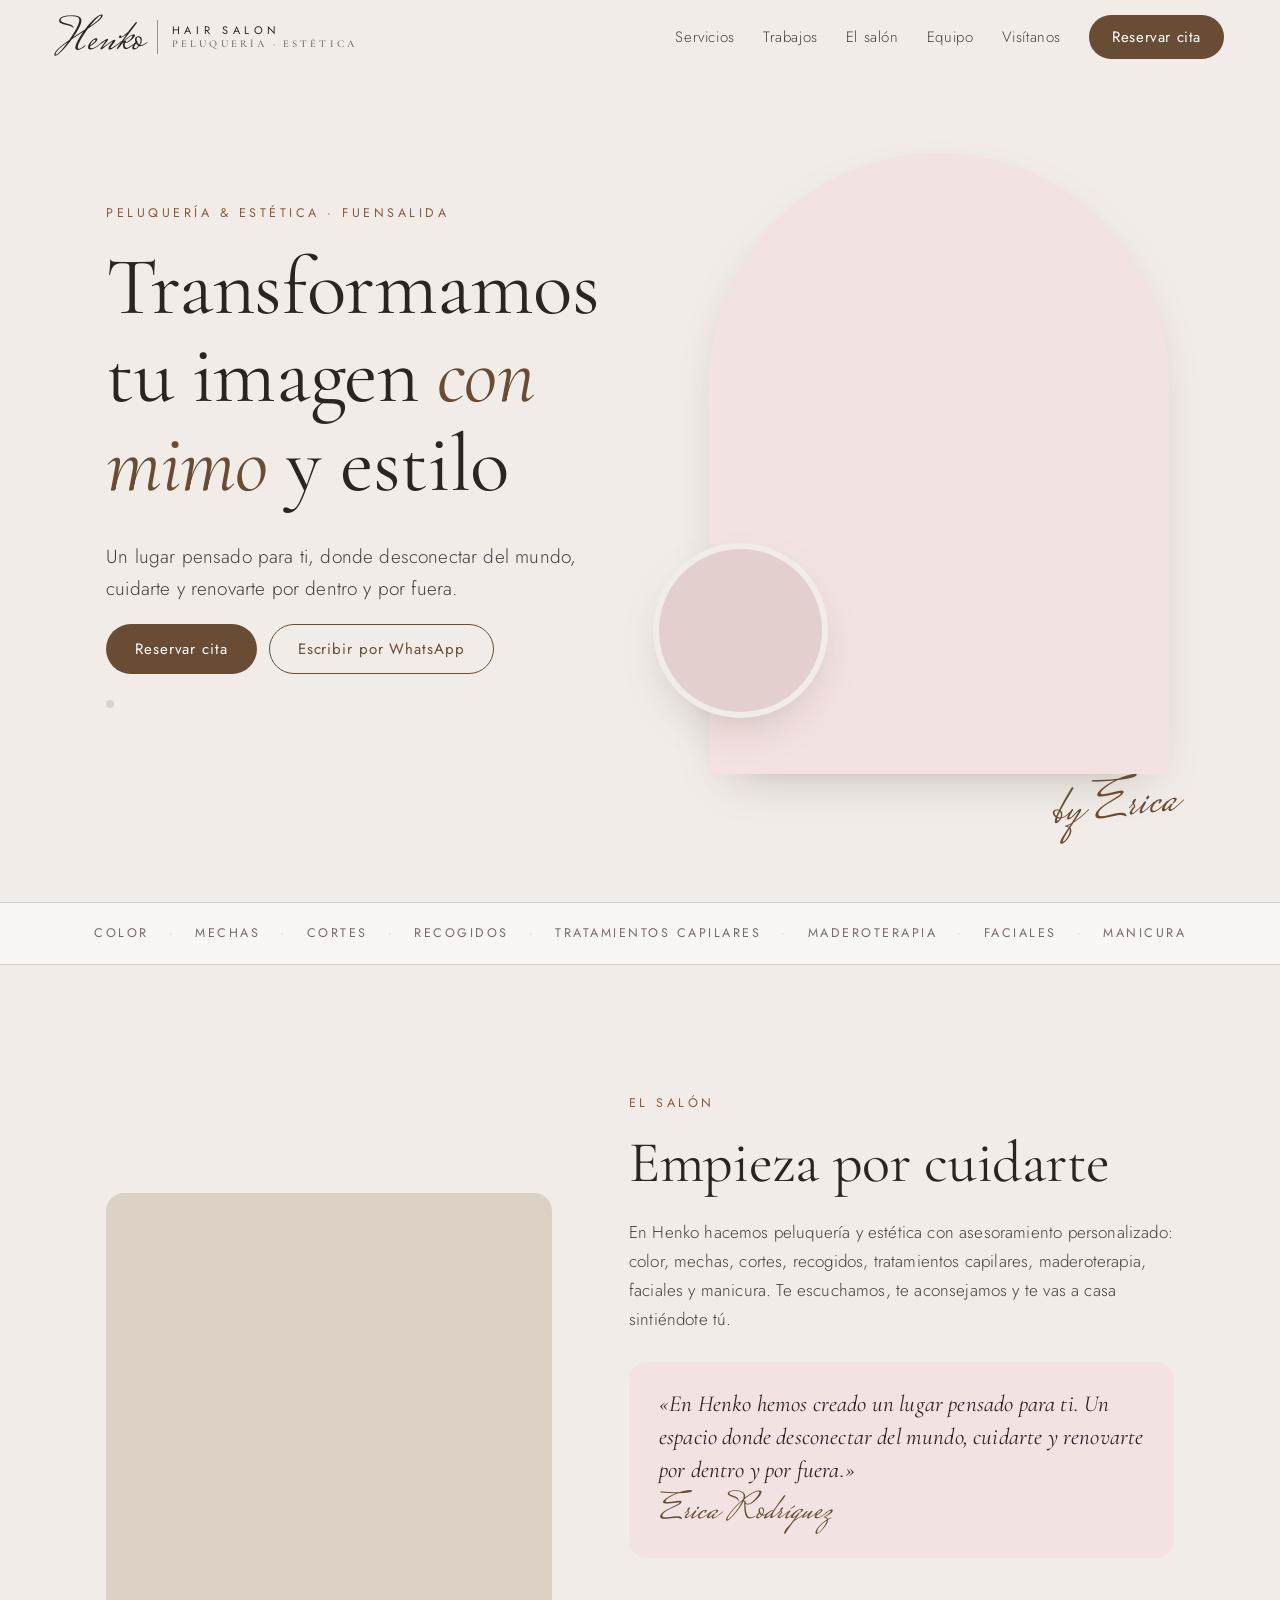
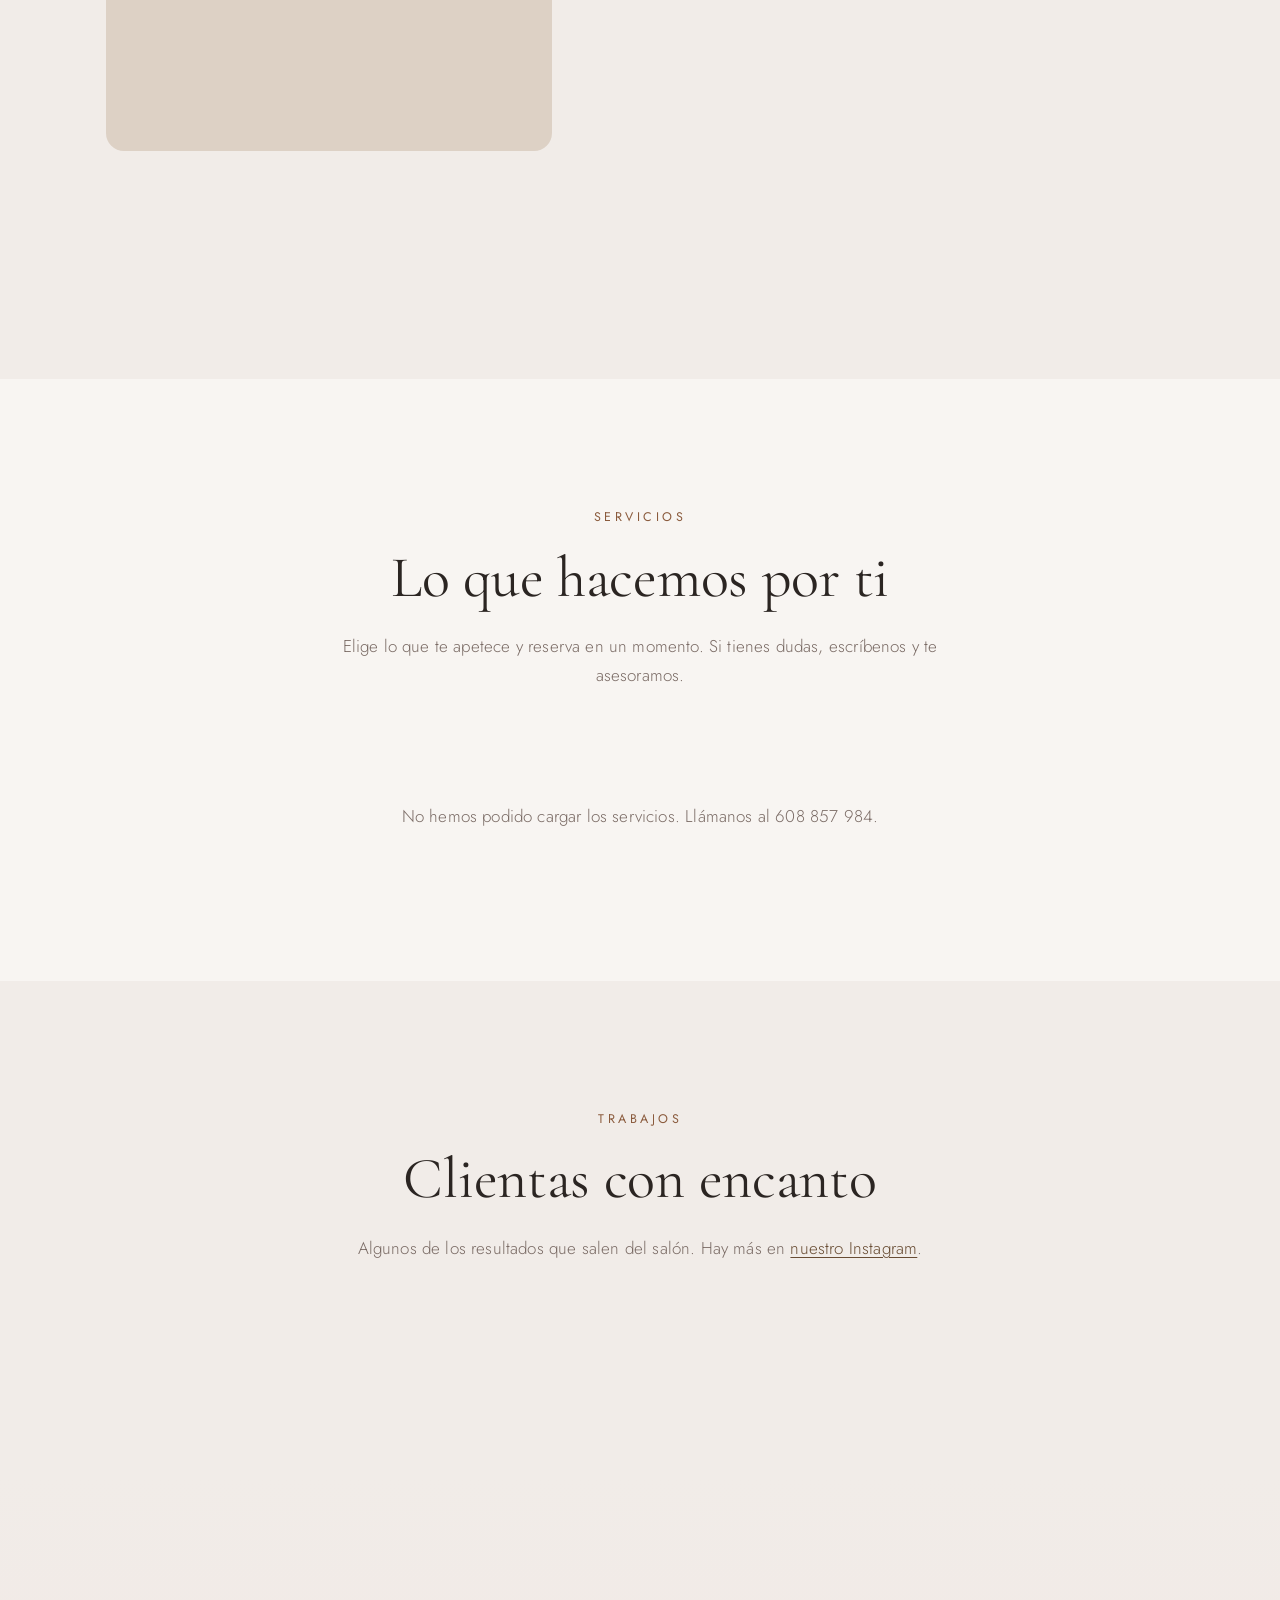
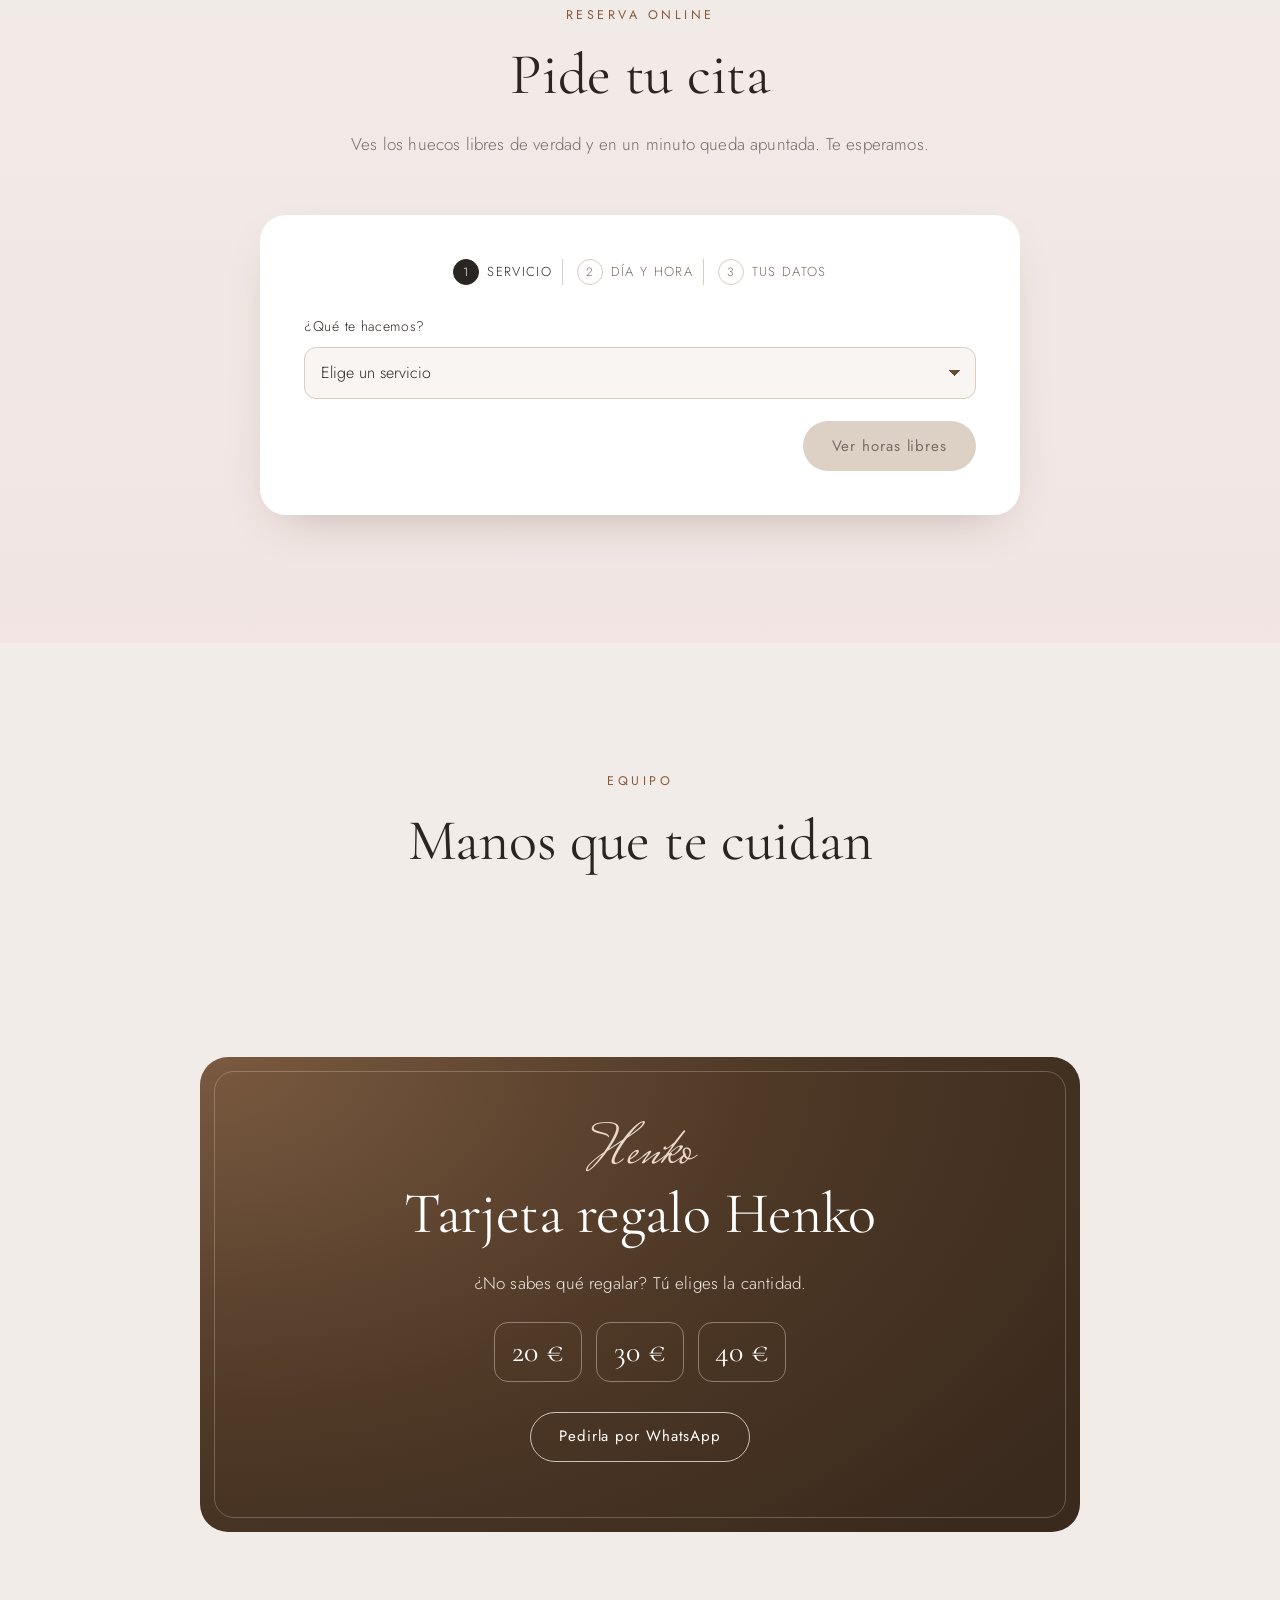
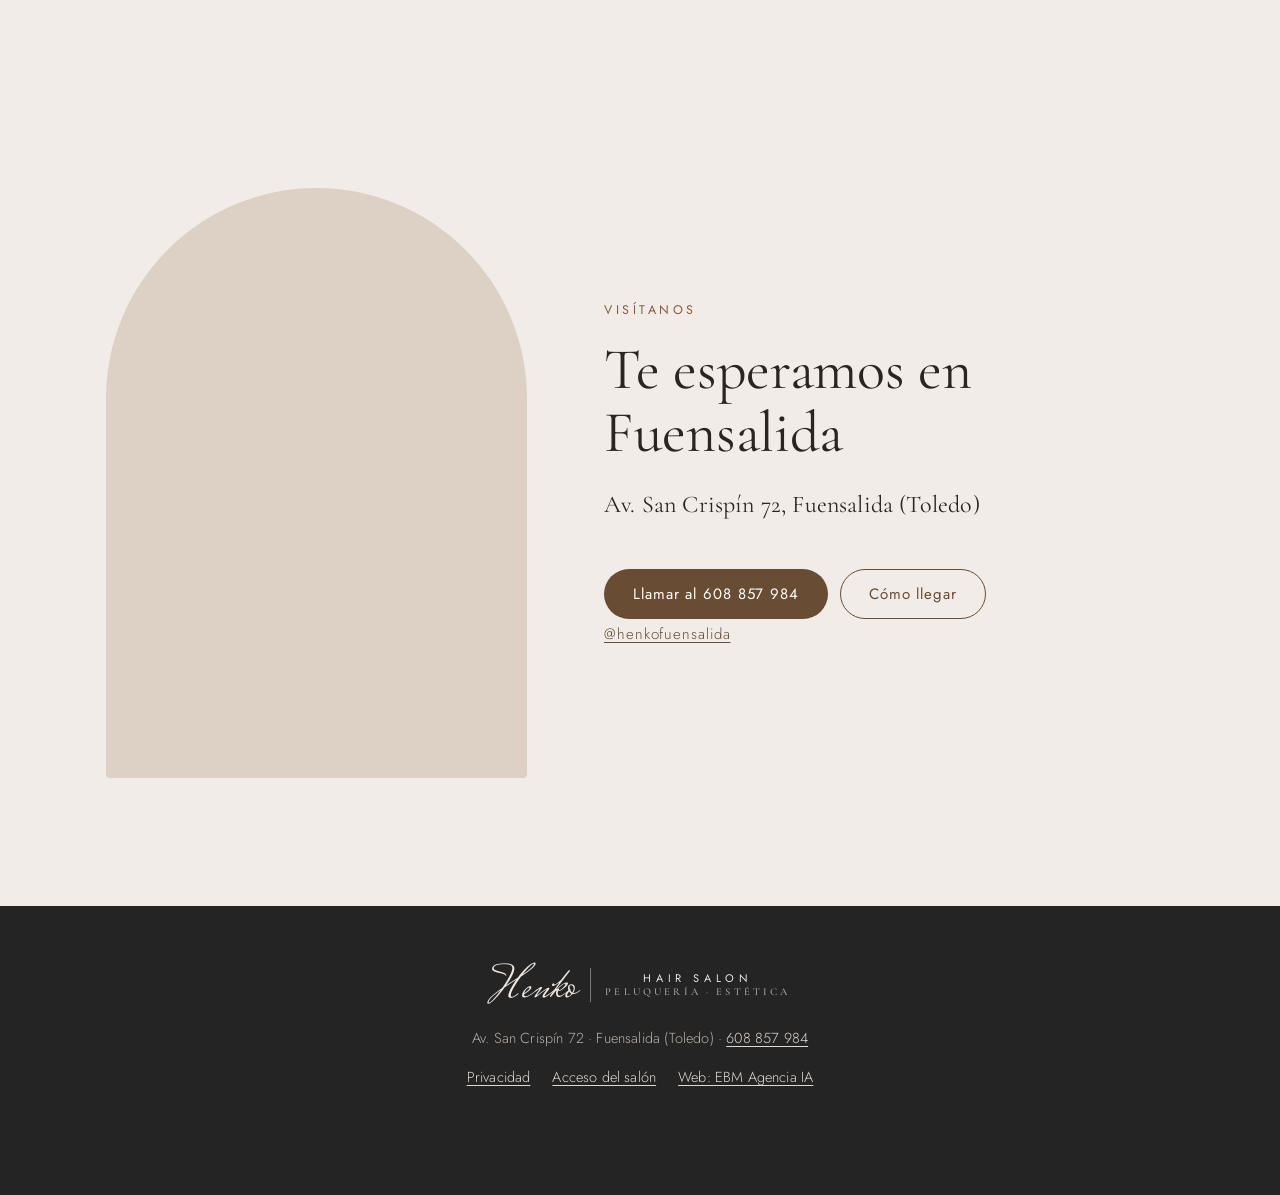
==== index.html @ 859e74ed "Web y panel de Henko Peluquería con reservas online Co-Authored-By: Claude Opus 5.5 <noreply@anthrop" ====
<!doctype html>
<html lang="es">
<head>
  <meta charset="utf-8">
  <meta name="viewport" content="width=device-width, initial-scale=1, viewport-fit=cover">
  <title>Henko · Peluquería y Estética en Fuensalida</title>
  <meta name="description" content="Peluquería y estética en Fuensalida (Toledo): color, mechas, cortes, recogidos, tratamientos capilares, maderoterapia y manicura. Reserva tu cita online.">
  <meta name="theme-color" content="#F1ECE8">
  <meta property="og:title" content="Henko · Peluquería y Estética">
  <meta property="og:description" content="Transformamos tu imagen con mimo y estilo. Reserva tu cita online en Fuensalida.">
  <meta property="og:type" content="website">
  <meta property="og:image" content="https://rhjbpkaesobsbnkvioyh.supabase.co/storage/v1/object/public/site-media/ecca73a0-720d-43d2-80ce-8435cb8b9dcb/local-2.jpg">
  <link rel="icon" href="assets/img/favicon.svg" type="image/svg+xml">
  <link rel="preload" href="assets/fonts/CormorantGaramond-400-latin.woff2" as="font" type="font/woff2" crossorigin>
  <link rel="preload" href="assets/fonts/Jost-300-latin.woff2" as="font" type="font/woff2" crossorigin>
  <link rel="stylesheet" href="assets/css/fonts.css">
  <link rel="stylesheet" href="assets/css/site.css?v=1">
  <script type="application/ld+json">
  {
    "@context": "https://schema.org",
    "@type": "HairSalon",
    "name": "Henko Peluquería & Estética",
    "telephone": "+34 608 857 984",
    "address": { "@type": "PostalAddress", "streetAddress": "Av. San Crispín 72", "addressLocality": "Fuensalida", "addressRegion": "Toledo", "addressCountry": "ES" },
    "openingHours": ["Mo-Fr 09:30-13:30", "Mo-Fr 16:30-19:30", "Sa 09:30-13:30"],
    "sameAs": ["https://www.instagram.com/henkofuensalida/"]
  }
  </script>
</head>
<body>
  <a class="skip" href="#contenido">Saltar al contenido</a>

  <header class="top" id="top">
    <a class="brand" href="#inicio" aria-label="Henko, inicio">
      <span class="brand-sign">Henko</span>
      <span class="brand-rule" aria-hidden="true"></span>
      <span class="brand-words"><span>Hair salon</span><span>Peluquería · Estética</span></span>
    </a>
    <nav class="nav" id="nav" aria-label="Principal">
      <a href="#servicios">Servicios</a>
      <a href="#trabajos">Trabajos</a>
      <a href="#salon">El salón</a>
      <a href="#equipo">Equipo</a>
      <a href="#visitanos">Visítanos</a>
      <a class="btn btn-solid nav-cta" href="#reservar">Reservar cita</a>
    </nav>
    <button class="menu" id="menu" aria-expanded="false" aria-controls="nav"><span></span><span></span><span class="sr">Menú</span></button>
  </header>

  <main id="contenido">
    <!-- Portada -->
    <section class="hero" id="inicio">
      <div class="hero-text">
        <p class="eyebrow">Peluquería &amp; Estética · Fuensalida</p>
        <h1 data-set="hero_title">Transformamos tu imagen <em>con mimo</em> y estilo</h1>
        <p class="lead" data-set="hero_text">Un lugar pensado para ti, donde desconectar del mundo, cuidarte y renovarte por dentro y por fuera.</p>
        <div class="actions">
          <a class="btn btn-solid" href="#reservar">Reservar cita</a>
          <a class="btn btn-line js-wa" href="https://wa.me/34608857984" target="_blank" rel="noopener">Escribir por WhatsApp</a>
        </div>
        <p class="open-now" id="openNow" aria-live="polite"></p>
      </div>
      <div class="hero-art" aria-hidden="true">
        <figure class="arch"><img data-photo="local-2.jpg" alt="" fetchpriority="high"></figure>
        <figure class="bubble"><img data-photo="trabajo-4.jpg" alt=""></figure>
        <span class="signature">by Erica</span>
      </div>
    </section>

    <p class="ribbon" aria-label="Lo que hacemos">
      <span>Color</span><span>Mechas</span><span>Cortes</span><span>Recogidos</span><span>Tratamientos capilares</span><span>Maderoterapia</span><span>Faciales</span><span>Manicura</span>
    </p>

    <!-- Quiénes somos -->
    <section class="about" id="salon">
      <figure class="about-photo"><img data-photo="local-3.jpg" alt="Trabajando en el lavacabezas del salón" loading="lazy"></figure>
      <div class="about-text">
        <p class="eyebrow">El salón</p>
        <h2 data-set="about_title">Empieza por cuidarte</h2>
        <p data-set="about_text">En Henko hacemos peluquería y estética con asesoramiento personalizado: color, mechas, cortes, recogidos, tratamientos capilares, maderoterapia, faciales y manicura. Te escuchamos, te aconsejamos y te vas a casa sintiéndote tú.</p>
        <blockquote>
          <p>«En Henko hemos creado un lugar pensado para ti. Un espacio donde desconectar del mundo, cuidarte y renovarte por dentro y por fuera.»</p>
          <footer><span class="script">Erica Rodríguez</span></footer>
        </blockquote>
        <div class="about-strip">
          <img data-photo="local-5.jpg" alt="Zona de trabajo del salón" loading="lazy">
          <img data-photo="local-4.jpg" alt="Escaparate con productos" loading="lazy">
        </div>
      </div>
    </section>

    <!-- Servicios -->
    <section class="services" id="servicios">
      <header class="section-head">
        <p class="eyebrow">Servicios</p>
        <h2>Lo que hacemos por ti</h2>
        <p>Elige lo que te apetece y reserva en un momento. Si tienes dudas, escríbenos y te asesoramos.</p>
      </header>
      <div class="tabs" id="serviceTabs" role="tablist" aria-label="Tipos de servicio"></div>
      <ul class="service-list" id="serviceList"><li class="loading">Cargando servicios…</li></ul>
    </section>

    <!-- Trabajos -->
    <section class="work" id="trabajos">
      <header class="section-head">
        <p class="eyebrow">Trabajos</p>
        <h2>Clientas con encanto</h2>
        <p>Algunos de los resultados que salen del salón. Hay más en <a class="js-ig" href="https://www.instagram.com/henkofuensalida/" target="_blank" rel="noopener">nuestro Instagram</a>.</p>
      </header>
      <div class="chips" id="workChips"></div>
      <div class="gallery" id="gallery"></div>
      <div class="videos" id="videos" hidden></div>
    </section>

    <!-- Reserva -->
    <section class="booking" id="reservar">
      <header class="section-head">
        <p class="eyebrow">Reserva online</p>
        <h2>Pide tu cita</h2>
        <p>Ves los huecos libres de verdad y en un minuto queda apuntada. Te esperamos.</p>
      </header>
      <div class="book-card" id="book">
        <ol class="book-steps" aria-hidden="true">
          <li data-step="1">Servicio</li><li data-step="2">Día y hora</li><li data-step="3">Tus datos</li>
        </ol>

        <div class="book-pane" data-pane="1">
          <label class="field">
            <span>¿Qué te hacemos?</span>
            <select id="bService"><option value="">Elige un servicio</option></select>
          </label>
          <div class="field" id="bWhoWrap" hidden>
            <span>¿Con quién?</span>
            <div class="who" id="bWho"></div>
          </div>
          <p class="book-note" id="bServiceNote" hidden></p>
          <div class="book-nav"><button class="btn btn-solid" id="bNext1" disabled>Ver horas libres</button></div>
        </div>

        <div class="book-pane" data-pane="2" hidden>
          <p class="book-sum" id="bSum2"></p>
          <div class="days-wrap">
            <button class="days-arrow" id="bPrev" aria-label="Días anteriores">‹</button>
            <div class="days" id="bDays" role="listbox" aria-label="Día"></div>
            <button class="days-arrow" id="bMore" aria-label="Más días">›</button>
          </div>
          <div class="times" id="bTimes" aria-live="polite"></div>
          <div class="book-nav"><button class="btn btn-ghost" data-back="1">Atrás</button><button class="btn btn-solid" id="bNext2" disabled>Continuar</button></div>
        </div>

        <form class="book-pane" data-pane="3" id="bForm" hidden novalidate>
          <p class="book-sum" id="bSum3"></p>
          <div class="grid2">
            <label class="field"><span>Nombre</span><input name="name" autocomplete="name" required maxlength="80"></label>
            <label class="field"><span>Teléfono</span><input name="phone" type="tel" inputmode="tel" autocomplete="tel" required maxlength="20" placeholder="600 000 000"></label>
          </div>
          <label class="field"><span>Correo <small>(si quieres)</small></span><input name="email" type="email" autocomplete="email" maxlength="120"></label>
          <label class="field"><span>¿Algo que debamos saber? <small>(si quieres)</small></span><textarea name="notes" rows="2" maxlength="500" placeholder="Por ejemplo: vengo con el pelo largo, o es para una boda"></textarea></label>
          <label class="hp" aria-hidden="true">Web <input name="website" tabindex="-1" autocomplete="off"></label>
          <label class="check"><input type="checkbox" name="ok" required> <span>He leído la <a href="privacidad.html" target="_blank">política de privacidad</a> y acepto que Henko use mis datos para gestionar la cita.</span></label>
          <p class="book-error" id="bError" role="alert" hidden></p>
          <div class="book-nav"><button type="button" class="btn btn-ghost" data-back="2">Atrás</button><button class="btn btn-solid" id="bSubmit">Confirmar cita</button></div>
        </form>

        <div class="book-pane book-done" data-pane="4" hidden>
          <p class="script big">¡Te esperamos!</p>
          <p class="book-sum" id="bDone"></p>
          <div class="actions">
            <a class="btn btn-solid" id="bIcs" download="cita-henko.ics">Añadir a mi calendario</a>
            <a class="btn btn-line" id="bManage" target="_blank">Ver o anular la cita</a>
          </div>
          <p class="small">Guarda el enlace «Ver o anular la cita» por si te surge algo. Si necesitas cambiarla, escríbenos por WhatsApp.</p>
          <button class="link" id="bAgain">Reservar otra cita</button>
        </div>
      </div>
    </section>

    <!-- Equipo -->
    <section class="team" id="equipo">
      <header class="section-head">
        <p class="eyebrow">Equipo</p>
        <h2>Manos que te cuidan</h2>
      </header>
      <div class="team-grid" id="teamGrid"></div>
    </section>

    <!-- Tarjeta regalo -->
    <section class="gift" id="regalo">
      <div class="gift-card">
        <p class="script">Henko</p>
        <h2 data-set="gift_card.title">Tarjeta regalo Henko</h2>
        <p data-set="gift_card.text">¿No sabes qué regalar? Tú eliges la cantidad.</p>
        <p class="amounts" id="giftAmounts"><span>20 €</span><span>30 €</span><span>40 €</span></p>
        <a class="btn btn-line light js-wa-gift" href="https://wa.me/34608857984" target="_blank" rel="noopener">Pedirla por WhatsApp</a>
      </div>
    </section>

    <!-- Visítanos -->
    <section class="visit" id="visitanos">
      <figure class="visit-photo"><img data-photo="local-1.jpg" alt="Fachada de Peluquería Henko" loading="lazy"></figure>
      <div class="visit-text">
        <p class="eyebrow">Visítanos</p>
        <h2>Te esperamos en Fuensalida</h2>
        <p class="addr" data-set="address">Av. San Crispín 72, Fuensalida (Toledo)</p>
        <table class="hours" id="hours" aria-label="Horario"></table>
        <div class="actions">
          <a class="btn btn-solid js-tel" href="tel:+34608857984">Llamar al 608 857 984</a>
          <a class="btn btn-line js-map" href="https://www.google.com/maps/search/?api=1&query=Av.%20San%20Crisp%C3%ADn%2072%2C%2045510%20Fuensalida%2C%20Toledo" target="_blank" rel="noopener">Cómo llegar</a>
        </div>
        <p class="social"><a class="js-ig" href="https://www.instagram.com/henkofuensalida/" target="_blank" rel="noopener">@henkofuensalida</a></p>
      </div>
    </section>
  </main>

  <footer class="foot">
    <a class="brand light" href="#inicio" aria-label="Henko, inicio">
      <span class="brand-sign">Henko</span>
      <span class="brand-rule" aria-hidden="true"></span>
      <span class="brand-words"><span>Hair salon</span><span>Peluquería · Estética</span></span>
    </a>
    <p>Av. San Crispín 72 · Fuensalida (Toledo) · <a href="tel:+34608857984">608 857 984</a></p>
    <p class="foot-links"><a href="privacidad.html">Privacidad</a><a href="admin.html">Acceso del salón</a><a href="https://ebmagenciaia.es/" target="_blank" rel="noopener">Web: EBM Agencia IA</a></p>
  </footer>

  <div class="lightbox" id="lightbox" hidden>
    <button class="lb-close" aria-label="Cerrar">×</button>
    <button class="lb-prev" aria-label="Anterior">‹</button>
    <figure><img alt=""><figcaption></figcaption></figure>
    <button class="lb-next" aria-label="Siguiente">›</button>
  </div>

  <script src="assets/js/config.js?v=1"></script>
  <script src="assets/js/site.js?v=1" defer></script>
  <script src="https://ebmagenciaia.es/js/chat.js?v=4" data-client="henko-peluqueria" data-title="Henko" data-color="#684C33" data-privacy="privacidad.html" defer></script>
</body>
</html>
---- assets/css/fonts.css ----
/* Fuentes alojadas en la propia web (sin llamadas a Google). */
/* latin-ext */
@font-face {
  font-family: 'Cormorant Garamond';
  font-style: italic;
  font-weight: 400;
  font-display: swap;
  src: url(../fonts/CormorantGaramond-400i-latin-ext.woff2) format('woff2');
  unicode-range: U+0100-02BA, U+02BD-02C5, U+02C7-02CC, U+02CE-02D7, U+02DD-02FF, U+0304, U+0308, U+0329, U+1D00-1DBF, U+1E00-1E9F, U+1EF2-1EFF, U+2020, U+20A0-20AB, U+20AD-20C4, U+2113, U+2C60-2C7F, U+A720-A7FF;
}
/* latin */
@font-face {
  font-family: 'Cormorant Garamond';
  font-style: italic;
  font-weight: 400;
  font-display: swap;
  src: url(../fonts/CormorantGaramond-400i-latin.woff2) format('woff2');
  unicode-range: U+0000-00FF, U+0131, U+0152-0153, U+02BB-02BC, U+02C6, U+02DA, U+02DC, U+0304, U+0308, U+0329, U+2000-206F, U+20AC, U+2122, U+2191, U+2193, U+2212, U+2215, U+FEFF, U+FFFD;
}
/* latin-ext */
@font-face {
  font-family: 'Cormorant Garamond';
  font-style: italic;
  font-weight: 500;
  font-display: swap;
  src: url(../fonts/CormorantGaramond-400i-latin-ext.woff2) format('woff2');
  unicode-range: U+0100-02BA, U+02BD-02C5, U+02C7-02CC, U+02CE-02D7, U+02DD-02FF, U+0304, U+0308, U+0329, U+1D00-1DBF, U+1E00-1E9F, U+1EF2-1EFF, U+2020, U+20A0-20AB, U+20AD-20C4, U+2113, U+2C60-2C7F, U+A720-A7FF;
}
/* latin */
@font-face {
  font-family: 'Cormorant Garamond';
  font-style: italic;
  font-weight: 500;
  font-display: swap;
  src: url(../fonts/CormorantGaramond-400i-latin.woff2) format('woff2');
  unicode-range: U+0000-00FF, U+0131, U+0152-0153, U+02BB-02BC, U+02C6, U+02DA, U+02DC, U+0304, U+0308, U+0329, U+2000-206F, U+20AC, U+2122, U+2191, U+2193, U+2212, U+2215, U+FEFF, U+FFFD;
}
/* latin-ext */
@font-face {
  font-family: 'Cormorant Garamond';
  font-style: normal;
  font-weight: 400;
  font-display: swap;
  src: url(../fonts/CormorantGaramond-400-latin-ext.woff2) format('woff2');
  unicode-range: U+0100-02BA, U+02BD-02C5, U+02C7-02CC, U+02CE-02D7, U+02DD-02FF, U+0304, U+0308, U+0329, U+1D00-1DBF, U+1E00-1E9F, U+1EF2-1EFF, U+2020, U+20A0-20AB, U+20AD-20C4, U+2113, U+2C60-2C7F, U+A720-A7FF;
}
/* latin */
@font-face {
  font-family: 'Cormorant Garamond';
  font-style: normal;
  font-weight: 400;
  font-display: swap;
  src: url(../fonts/CormorantGaramond-400-latin.woff2) format('woff2');
  unicode-range: U+0000-00FF, U+0131, U+0152-0153, U+02BB-02BC, U+02C6, U+02DA, U+02DC, U+0304, U+0308, U+0329, U+2000-206F, U+20AC, U+2122, U+2191, U+2193, U+2212, U+2215, U+FEFF, U+FFFD;
}
/* latin-ext */
@font-face {
  font-family: 'Cormorant Garamond';
  font-style: normal;
  font-weight: 500;
  font-display: swap;
  src: url(../fonts/CormorantGaramond-400-latin-ext.woff2) format('woff2');
  unicode-range: U+0100-02BA, U+02BD-02C5, U+02C7-02CC, U+02CE-02D7, U+02DD-02FF, U+0304, U+0308, U+0329, U+1D00-1DBF, U+1E00-1E9F, U+1EF2-1EFF, U+2020, U+20A0-20AB, U+20AD-20C4, U+2113, U+2C60-2C7F, U+A720-A7FF;
}
/* latin */
@font-face {
  font-family: 'Cormorant Garamond';
  font-style: normal;
  font-weight: 500;
  font-display: swap;
  src: url(../fonts/CormorantGaramond-400-latin.woff2) format('woff2');
  unicode-range: U+0000-00FF, U+0131, U+0152-0153, U+02BB-02BC, U+02C6, U+02DA, U+02DC, U+0304, U+0308, U+0329, U+2000-206F, U+20AC, U+2122, U+2191, U+2193, U+2212, U+2215, U+FEFF, U+FFFD;
}
/* latin-ext */
@font-face {
  font-family: 'Cormorant Garamond';
  font-style: normal;
  font-weight: 600;
  font-display: swap;
  src: url(../fonts/CormorantGaramond-400-latin-ext.woff2) format('woff2');
  unicode-range: U+0100-02BA, U+02BD-02C5, U+02C7-02CC, U+02CE-02D7, U+02DD-02FF, U+0304, U+0308, U+0329, U+1D00-1DBF, U+1E00-1E9F, U+1EF2-1EFF, U+2020, U+20A0-20AB, U+20AD-20C4, U+2113, U+2C60-2C7F, U+A720-A7FF;
}
/* latin */
@font-face {
  font-family: 'Cormorant Garamond';
  font-style: normal;
  font-weight: 600;
  font-display: swap;
  src: url(../fonts/CormorantGaramond-400-latin.woff2) format('woff2');
  unicode-range: U+0000-00FF, U+0131, U+0152-0153, U+02BB-02BC, U+02C6, U+02DA, U+02DC, U+0304, U+0308, U+0329, U+2000-206F, U+20AC, U+2122, U+2191, U+2193, U+2212, U+2215, U+FEFF, U+FFFD;
}
/* latin-ext */
@font-face {
  font-family: 'Jost';
  font-style: normal;
  font-weight: 300;
  font-display: swap;
  src: url(../fonts/Jost-300-latin-ext.woff2) format('woff2');
  unicode-range: U+0100-02BA, U+02BD-02C5, U+02C7-02CC, U+02CE-02D7, U+02DD-02FF, U+0304, U+0308, U+0329, U+1D00-1DBF, U+1E00-1E9F, U+1EF2-1EFF, U+2020, U+20A0-20AB, U+20AD-20C4, U+2113, U+2C60-2C7F, U+A720-A7FF;
}
/* latin */
@font-face {
  font-family: 'Jost';
  font-style: normal;
  font-weight: 300;
  font-display: swap;
  src: url(../fonts/Jost-300-latin.woff2) format('woff2');
  unicode-range: U+0000-00FF, U+0131, U+0152-0153, U+02BB-02BC, U+02C6, U+02DA, U+02DC, U+0304, U+0308, U+0329, U+2000-206F, U+20AC, U+2122, U+2191, U+2193, U+2212, U+2215, U+FEFF, U+FFFD;
}
/* latin-ext */
@font-face {
  font-family: 'Jost';
  font-style: normal;
  font-weight: 400;
  font-display: swap;
  src: url(../fonts/Jost-300-latin-ext.woff2) format('woff2');
  unicode-range: U+0100-02BA, U+02BD-02C5, U+02C7-02CC, U+02CE-02D7, U+02DD-02FF, U+0304, U+0308, U+0329, U+1D00-1DBF, U+1E00-1E9F, U+1EF2-1EFF, U+2020, U+20A0-20AB, U+20AD-20C4, U+2113, U+2C60-2C7F, U+A720-A7FF;
}
/* latin */
@font-face {
  font-family: 'Jost';
  font-style: normal;
  font-weight: 400;
  font-display: swap;
  src: url(../fonts/Jost-300-latin.woff2) format('woff2');
  unicode-range: U+0000-00FF, U+0131, U+0152-0153, U+02BB-02BC, U+02C6, U+02DA, U+02DC, U+0304, U+0308, U+0329, U+2000-206F, U+20AC, U+2122, U+2191, U+2193, U+2212, U+2215, U+FEFF, U+FFFD;
}
/* latin-ext */
@font-face {
  font-family: 'Jost';
  font-style: normal;
  font-weight: 500;
  font-display: swap;
  src: url(../fonts/Jost-300-latin-ext.woff2) format('woff2');
  unicode-range: U+0100-02BA, U+02BD-02C5, U+02C7-02CC, U+02CE-02D7, U+02DD-02FF, U+0304, U+0308, U+0329, U+1D00-1DBF, U+1E00-1E9F, U+1EF2-1EFF, U+2020, U+20A0-20AB, U+20AD-20C4, U+2113, U+2C60-2C7F, U+A720-A7FF;
}
/* latin */
@font-face {
  font-family: 'Jost';
  font-style: normal;
  font-weight: 500;
  font-display: swap;
  src: url(../fonts/Jost-300-latin.woff2) format('woff2');
  unicode-range: U+0000-00FF, U+0131, U+0152-0153, U+02BB-02BC, U+02C6, U+02DA, U+02DC, U+0304, U+0308, U+0329, U+2000-206F, U+20AC, U+2122, U+2191, U+2193, U+2212, U+2215, U+FEFF, U+FFFD;
}
/* latin-ext */
@font-face {
  font-family: 'Mrs Saint Delafield';
  font-style: normal;
  font-weight: 400;
  font-display: swap;
  src: url(../fonts/MrsSaintDelafield-400-latin-ext.woff2) format('woff2');
  unicode-range: U+0100-02BA, U+02BD-02C5, U+02C7-02CC, U+02CE-02D7, U+02DD-02FF, U+0304, U+0308, U+0329, U+1D00-1DBF, U+1E00-1E9F, U+1EF2-1EFF, U+2020, U+20A0-20AB, U+20AD-20C4, U+2113, U+2C60-2C7F, U+A720-A7FF;
}
/* latin */
@font-face {
  font-family: 'Mrs Saint Delafield';
  font-style: normal;
  font-weight: 400;
  font-display: swap;
  src: url(../fonts/MrsSaintDelafield-400-latin.woff2) format('woff2');
  unicode-range: U+0000-00FF, U+0131, U+0152-0153, U+02BB-02BC, U+02C6, U+02DA, U+02DC, U+0304, U+0308, U+0329, U+2000-206F, U+20AC, U+2122, U+2191, U+2193, U+2212, U+2215, U+FEFF, U+FFFD;
}
---- assets/css/site.css ----
/* Henko · Peluquería & Estética
   Paleta sacada de su Instagram: crema, rosa empolvado, marrón café y el carbón del logo. */
:root {
  --cream: #F1ECE8;
  --paper: #F8F5F2;
  --blush: #F2E2E1;
  --blush-deep: #E4CFCF;
  --sand: #DDD1C5;
  --line: #D9CCC0;
  --cafe: #684C33;
  --cafe-deep: #4E3826;
  --caramel: #8A5A3C;
  --ink: #2B2522;
  --text: #4A3E3B;
  --soft: #7A6B65;
  --carbon: #242424;
  --white: #FFFFFF;
  --ok: #4F6B4A;
  --danger: #9A3B2E;

  --serif: 'Cormorant Garamond', 'Times New Roman', serif;
  --sans: 'Jost', 'Helvetica Neue', Arial, sans-serif;
  --script: 'Mrs Saint Delafield', 'Brush Script MT', cursive;

  --wrap: 1180px;
  --gutter: clamp(20px, 5vw, 56px);
  --radius: 18px;
  --shadow: 0 18px 50px -24px rgba(72, 48, 30, .35);
}

*, *::before, *::after { box-sizing: border-box; }
[hidden] { display: none !important; }
html { scroll-behavior: smooth; scroll-padding-top: 84px; -webkit-text-size-adjust: 100%; }
@media (prefers-reduced-motion: reduce) { html { scroll-behavior: auto; } *, *::before, *::after { animation: none !important; transition: none !important; } }
body {
  margin: 0; background: var(--cream); color: var(--text);
  font: 300 17px/1.7 var(--sans); letter-spacing: .01em;
  -webkit-font-smoothing: antialiased;
}
img { display: block; max-width: 100%; }
a { color: var(--cafe); text-underline-offset: 3px; }
a:hover { color: var(--cafe-deep); }
h1, h2, h3 { font-family: var(--serif); font-weight: 400; color: var(--ink); line-height: 1.08; margin: 0 0 .4em; letter-spacing: -.005em; }
h1 { font-size: clamp(44px, 6.4vw, 84px); }
h2 { font-size: clamp(36px, 4.6vw, 58px); }
h3 { font-size: 26px; }
h1 em, h2 em { font-style: italic; color: var(--cafe); }
p { margin: 0 0 1em; }
small { color: var(--soft); font-size: .85em; }
.sr { position: absolute; width: 1px; height: 1px; overflow: hidden; clip: rect(0 0 0 0); }
.skip { position: absolute; left: -999px; top: 8px; background: var(--ink); color: #fff; padding: 8px 14px; border-radius: 8px; z-index: 100; }
.skip:focus { left: 8px; }
.script { font-family: var(--script); font-size: 2.1em; line-height: 1; color: var(--cafe); font-weight: 400; }
.script.big { font-size: 64px; margin: 0 0 8px; }
.eyebrow { font-size: 12.5px; letter-spacing: .28em; text-transform: uppercase; color: var(--caramel); margin: 0 0 18px; font-weight: 400; }

/* Botones */
.btn {
  display: inline-flex; align-items: center; justify-content: center; gap: 8px;
  min-height: 50px; padding: 0 28px; border-radius: 999px; border: 1px solid transparent;
  font: 400 15px/1 var(--sans); letter-spacing: .06em; text-decoration: none; cursor: pointer;
  transition: background .25s, color .25s, border-color .25s, transform .25s;
}
.btn:active { transform: translateY(1px); }
.btn-solid { background: var(--cafe); color: #fff; }
.btn-solid:hover { background: var(--cafe-deep); color: #fff; }
.btn-solid:disabled { background: var(--sand); color: var(--soft); cursor: not-allowed; }
.btn-line { border-color: var(--cafe); color: var(--cafe); background: transparent; }
.btn-line:hover { background: var(--cafe); color: #fff; }
.btn-line.light { border-color: rgba(255,255,255,.7); color: #fff; }
.btn-line.light:hover { background: #fff; color: var(--cafe-deep); }
.btn-ghost { background: transparent; color: var(--soft); padding: 0 18px; }
.btn-ghost:hover { color: var(--ink); }
.link { background: none; border: 0; color: var(--cafe); font: inherit; text-decoration: underline; cursor: pointer; padding: 0; }
.actions { display: flex; flex-wrap: wrap; gap: 12px; margin-top: 8px; }

/* Marca (versión en texto del logo de Henko) */
.brand { display: inline-flex; align-items: center; gap: 14px; text-decoration: none; color: var(--ink); }
.brand-sign { font-family: var(--script); font-size: 46px; line-height: .8; padding-top: 10px; color: var(--ink); }
.brand-rule { width: 1px; height: 34px; background: currentColor; opacity: .45; }
.brand-words { display: grid; gap: 3px; }
.brand-words span:first-child { font: 400 11px/1 var(--sans); letter-spacing: .42em; text-transform: uppercase; }
.brand-words span:last-child { font: 500 10.5px/1 var(--serif); letter-spacing: .3em; text-transform: uppercase; opacity: .7; }
.brand.light, .brand.light .brand-sign { color: #EDE6E1; }

/* Cabecera */
.top {
  position: sticky; top: 0; z-index: 50;
  display: flex; align-items: center; justify-content: space-between; gap: 20px;
  padding: 14px var(--gutter); background: rgba(241, 236, 232, .86);
  backdrop-filter: saturate(1.2) blur(14px); -webkit-backdrop-filter: saturate(1.2) blur(14px);
  border-bottom: 1px solid transparent; transition: border-color .3s, padding .3s;
}
.top.scrolled { border-color: rgba(104, 76, 51, .12); padding-top: 8px; padding-bottom: 8px; }
.nav { display: flex; align-items: center; gap: clamp(14px, 2.2vw, 30px); }
.nav a { color: var(--text); text-decoration: none; font-size: 15px; letter-spacing: .04em; }
.nav a:not(.btn):hover { color: var(--cafe); }
.nav-cta { min-height: 44px; padding: 0 22px; color: #fff !important; }
.menu { display: none; width: 46px; height: 46px; border: 0; background: transparent; position: relative; cursor: pointer; }
.menu span:not(.sr) { position: absolute; left: 12px; right: 12px; height: 1.5px; background: var(--ink); transition: transform .3s, top .3s; }
.menu span:nth-child(1) { top: 18px; } .menu span:nth-child(2) { top: 27px; }
.menu[aria-expanded="true"] span:nth-child(1) { top: 22px; transform: rotate(45deg); }
.menu[aria-expanded="true"] span:nth-child(2) { top: 22px; transform: rotate(-45deg); }

@media (max-width: 900px) {
  .menu { display: block; }
  .brand-sign { font-size: 40px; }
  .top .brand-words span:last-child { display: none; }
  .nav {
    position: fixed; inset: 64px 0 auto 0; flex-direction: column; align-items: stretch; gap: 0;
    background: var(--cream); padding: 10px var(--gutter) 26px; border-bottom: 1px solid var(--line);
    transform: translateY(-12px); opacity: 0; pointer-events: none; transition: opacity .25s, transform .25s;
  }
  .nav.open { transform: none; opacity: 1; pointer-events: auto; }
  .nav a { padding: 14px 0; border-bottom: 1px solid rgba(104,76,51,.1); font-size: 18px; font-family: var(--serif); }
  .nav .nav-cta { margin-top: 16px; border: 0; font-family: var(--sans); font-size: 15px; }
}

/* Secciones */
main > section { padding: clamp(72px, 10vw, 128px) var(--gutter); }
.section-head { max-width: 640px; margin: 0 auto clamp(36px, 5vw, 56px); text-align: center; }
.section-head p:last-child { color: var(--soft); }

/* Portada */
.hero {
  display: grid; grid-template-columns: 1.05fr .95fr; align-items: center; gap: clamp(32px, 6vw, 90px);
  max-width: var(--wrap); margin: 0 auto; padding-top: clamp(40px, 6vw, 80px) !important;
}
.lead { font-size: 19px; max-width: 34em; color: var(--text); }
.open-now { margin-top: 26px; font-size: 14.5px; color: var(--soft); display: flex; align-items: center; gap: 10px; }
.open-now::before { content: ""; width: 8px; height: 8px; border-radius: 50%; background: var(--sand); flex: none; }
.open-now.is-open::before { background: #7FA06F; box-shadow: 0 0 0 4px rgba(127,160,111,.18); }
.hero-art { position: relative; justify-self: center; width: min(100%, 460px); }
.arch { margin: 0; aspect-ratio: 4 / 5.4; border-radius: 999px 999px 22px 22px; overflow: hidden; background: var(--blush); box-shadow: var(--shadow); }
.arch img, .bubble img { width: 100%; height: 100%; object-fit: cover; }
.bubble {
  position: absolute; left: -12%; bottom: 9%; margin: 0; width: 38%; aspect-ratio: 1;
  border-radius: 50%; overflow: hidden; border: 6px solid var(--cream); background: var(--blush-deep);
  box-shadow: var(--shadow);
}
.signature { position: absolute; right: -2%; bottom: -13%; font-family: var(--script); font-size: 54px; color: var(--cafe); transform: rotate(-6deg); }
@media (max-width: 860px) {
  .hero { grid-template-columns: 1fr; text-align: left; }
  .hero-art { order: -1; width: min(82%, 380px); margin: 6px auto 4px; }
  .bubble { left: -8%; }
  .signature { font-size: 44px; right: 2%; bottom: -12%; }
  .hero-art { margin-bottom: 40px !important; }
}

.ribbon {
  margin: 0; padding: 22px var(--gutter); display: flex; flex-wrap: wrap; justify-content: center; gap: 10px 20px;
  border-top: 1px solid var(--line); border-bottom: 1px solid var(--line); background: var(--paper);
  font: 400 12.5px/1.4 var(--sans); letter-spacing: .2em; text-transform: uppercase; color: var(--soft);
}
.ribbon span + span::before { content: "·"; margin-right: 20px; color: var(--sand); }
@media (max-width: 640px) { .ribbon span::before { display: none; } .ribbon { gap: 6px 16px; font-size: 11px; letter-spacing: .16em; } }

/* El salón */
.about { display: grid; grid-template-columns: .9fr 1.1fr; gap: clamp(32px, 6vw, 88px); align-items: center; max-width: var(--wrap); margin: 0 auto; }
.about-photo { margin: 0; aspect-ratio: 4 / 5; overflow: hidden; border-radius: var(--radius); background: var(--sand); }
.about-photo img { width: 100%; height: 100%; object-fit: cover; }
.about blockquote { margin: 28px 0; padding: 26px 30px; background: var(--blush); border-radius: var(--radius); }
.about blockquote p { font: italic 400 23px/1.45 var(--serif); color: var(--ink); margin: 0 0 6px; }
.about blockquote footer .script { font-size: 38px; }
.about-strip { display: grid; grid-template-columns: 1fr 1fr; gap: 14px; }
.about-strip img { width: 100%; aspect-ratio: 1; object-fit: cover; border-radius: 14px; background: var(--sand); }
@media (max-width: 860px) { .about { grid-template-columns: 1fr; } .about-photo { aspect-ratio: 4 / 3.4; } }

/* Servicios */
.services { background: var(--paper); }
.tabs { display: flex; flex-wrap: wrap; justify-content: center; gap: 8px; margin: 0 auto 34px; max-width: 900px; }
.tabs button, .chips button {
  border: 1px solid var(--line); background: transparent; color: var(--text); border-radius: 999px;
  padding: 10px 18px; font: 400 14px/1 var(--sans); letter-spacing: .04em; cursor: pointer; transition: all .2s;
}
.tabs button[aria-selected="true"], .chips button[aria-pressed="true"] { background: var(--ink); color: var(--cream); border-color: var(--ink); }
.service-list { list-style: none; margin: 0 auto; padding: 0; max-width: 860px; }
.service-list li { display: grid; grid-template-columns: 1fr auto; gap: 6px 24px; align-items: baseline; padding: 22px 0; border-bottom: 1px solid var(--line); }
.service-list li.loading { display: block; text-align: center; color: var(--soft); border: 0; }
.service-list h3 { font-size: 27px; margin: 0; }
.service-list .meta { color: var(--soft); font-size: 14px; white-space: nowrap; }
.service-list .desc { grid-column: 1; margin: 0; color: var(--soft); font-size: 15.5px; }
.service-list .go { grid-column: 2; grid-row: 2; justify-self: end; font-size: 14px; letter-spacing: .05em; white-space: nowrap; }
.service-list .price { font: 500 22px/1 var(--serif); color: var(--cafe); }
@media (max-width: 560px) { .service-list li { grid-template-columns: 1fr; } .service-list .go { grid-column: 1; grid-row: auto; justify-self: start; } }

/* Trabajos */
.chips { display: flex; flex-wrap: wrap; justify-content: center; gap: 8px; margin-bottom: 30px; }
.gallery { columns: 3 280px; column-gap: 16px; max-width: var(--wrap); margin: 0 auto; }
.gallery button { all: unset; display: block; margin: 0 0 16px; break-inside: avoid; border-radius: 14px; overflow: hidden; cursor: zoom-in; position: relative; background: var(--sand); }
.gallery img { width: 100%; height: auto; transition: transform .6s ease; }
.gallery button:hover img { transform: scale(1.03); }
.gallery button:focus-visible { outline: 2px solid var(--cafe); outline-offset: 3px; }
.gallery .cap { position: absolute; left: 0; right: 0; bottom: 0; padding: 40px 16px 14px; color: #fff; font: italic 400 19px/1.2 var(--serif); background: linear-gradient(transparent, rgba(30,20,14,.55)); opacity: 0; transition: opacity .3s; }
.gallery button:hover .cap, .gallery button:focus-visible .cap { opacity: 1; }
@media (hover: none) { .gallery .cap { opacity: 1; } }
.videos { display: grid; grid-template-columns: repeat(auto-fit, minmax(280px, 1fr)); gap: 16px; max-width: var(--wrap); margin: 30px auto 0; }
.video { position: relative; aspect-ratio: 16 / 9; border-radius: 14px; overflow: hidden; background: var(--carbon); }
.video button { all: unset; cursor: pointer; position: absolute; inset: 0; display: grid; place-items: center; }
.video img { position: absolute; inset: 0; width: 100%; height: 100%; object-fit: cover; opacity: .85; }
.video .play { position: relative; width: 66px; height: 66px; border-radius: 50%; background: rgba(248,245,242,.92); display: grid; place-items: center; color: var(--cafe); font-size: 22px; }
.video iframe { position: absolute; inset: 0; width: 100%; height: 100%; border: 0; }

.lightbox { position: fixed; inset: 0; z-index: 90; background: rgba(28, 22, 18, .92); display: grid; place-items: center; padding: 20px; }
.lightbox[hidden] { display: none; }
.lightbox figure { margin: 0; max-width: min(92vw, 900px); }
.lightbox img { max-height: 82vh; width: auto; margin: 0 auto; border-radius: 10px; }
.lightbox figcaption { color: #EDE6E1; text-align: center; font: italic 400 22px/1.3 var(--serif); margin-top: 12px; }
.lightbox button { position: absolute; background: none; border: 0; color: #fff; font-size: 44px; line-height: 1; cursor: pointer; padding: 12px; }
.lb-close { top: 10px; right: 14px; } .lb-prev { left: 6px; top: 50%; transform: translateY(-50%); } .lb-next { right: 6px; top: 50%; transform: translateY(-50%); }

/* Reserva */
.booking { background: linear-gradient(180deg, var(--cream), var(--blush) 140%); }
.book-card { max-width: 760px; margin: 0 auto; background: var(--white); border-radius: 26px; padding: clamp(24px, 4vw, 44px); box-shadow: var(--shadow); }
.book-steps { list-style: none; display: flex; justify-content: center; gap: 10px; padding: 0; margin: 0 0 30px; counter-reset: s; }
.book-steps li { counter-increment: s; font-size: 13px; letter-spacing: .1em; text-transform: uppercase; color: var(--soft); display: flex; align-items: center; gap: 8px; }
.book-steps li::before { content: counter(s); display: grid; place-items: center; width: 26px; height: 26px; border-radius: 50%; border: 1px solid var(--line); font-size: 12px; }
.book-steps li.on { color: var(--ink); } .book-steps li.on::before { background: var(--ink); border-color: var(--ink); color: #fff; }
.book-steps li.past::before { background: var(--blush-deep); border-color: var(--blush-deep); color: var(--ink); }
.book-steps li + li { padding-left: 14px; border-left: 1px solid var(--line); }
@media (max-width: 520px) { .book-steps li { font-size: 0; gap: 0; } .book-steps li + li { padding-left: 10px; } }
.field { display: grid; gap: 8px; margin-bottom: 18px; }
.field > span { font-size: 14px; letter-spacing: .05em; color: var(--ink); }
.field input, .field select, .field textarea {
  width: 100%; font: 300 16px/1.4 var(--sans); color: var(--ink); background: var(--paper);
  border: 1px solid var(--line); border-radius: 12px; padding: 14px 16px; appearance: none;
}
.field select { background-image: linear-gradient(45deg, transparent 50%, var(--cafe) 50%), linear-gradient(135deg, var(--cafe) 50%, transparent 50%); background-position: right 20px center, right 14px center; background-size: 6px 6px; background-repeat: no-repeat; padding-right: 40px; }
.field input:focus, .field select:focus, .field textarea:focus { outline: 2px solid rgba(104,76,51,.35); border-color: var(--cafe); }
.grid2 { display: grid; grid-template-columns: 1fr 1fr; gap: 0 16px; }
@media (max-width: 560px) { .grid2 { grid-template-columns: 1fr; } }
.who { display: flex; flex-wrap: wrap; gap: 10px; }
.who button { border: 1px solid var(--line); background: var(--paper); border-radius: 14px; padding: 12px 18px; font: 300 15px/1.2 var(--sans); color: var(--ink); cursor: pointer; text-align: left; }
.who button small { display: block; font-size: 12.5px; margin-top: 2px; }
.who button[aria-pressed="true"] { border-color: var(--cafe); background: var(--blush); box-shadow: inset 0 0 0 1px var(--cafe); }
.book-note { background: var(--blush); border-radius: 12px; padding: 14px 16px; font-size: 15.5px; }
.book-sum { color: var(--soft); font-size: 15.5px; }
.book-sum strong { color: var(--ink); font-weight: 400; }
.book-nav { display: flex; justify-content: space-between; align-items: center; gap: 12px; margin-top: 22px; }
.book-nav .btn-solid:only-child { margin-left: auto; }
.days-wrap { display: grid; grid-template-columns: auto 1fr auto; align-items: center; gap: 6px; margin-bottom: 22px; }
.days-arrow { width: 38px; height: 38px; border-radius: 50%; border: 1px solid var(--line); background: #fff; color: var(--cafe); font-size: 22px; cursor: pointer; }
.days-arrow:disabled { opacity: .35; cursor: default; }
.days { display: grid; grid-auto-flow: column; grid-auto-columns: minmax(64px, 1fr); gap: 8px; overflow-x: auto; scrollbar-width: none; padding: 2px; }
.days::-webkit-scrollbar { display: none; }
.days button { border: 1px solid var(--line); border-radius: 14px; background: var(--paper); padding: 10px 4px; cursor: pointer; text-align: center; color: var(--ink); font: 300 13px/1.25 var(--sans); }
.days button b { display: block; font: 400 24px/1.1 var(--serif); }
.days button:disabled { opacity: .38; cursor: default; }
.days button[aria-selected="true"] { background: var(--ink); color: var(--cream); border-color: var(--ink); }
.times { min-height: 60px; }
.times h4 { font: 400 13px/1 var(--sans); letter-spacing: .14em; text-transform: uppercase; color: var(--soft); margin: 4px 0 10px; }
.times .row { display: grid; grid-template-columns: repeat(auto-fill, minmax(78px, 1fr)); gap: 8px; margin-bottom: 18px; }
.times button { border: 1px solid var(--line); border-radius: 10px; background: #fff; padding: 11px 0; font: 400 15px/1 var(--sans); color: var(--ink); cursor: pointer; }
.times button:hover { border-color: var(--cafe); }
.times button[aria-pressed="true"] { background: var(--cafe); color: #fff; border-color: var(--cafe); }
.times .empty { color: var(--soft); text-align: center; padding: 16px 0; }
.hp { position: absolute; left: -5000px; }
.check { display: flex; gap: 12px; align-items: flex-start; font-size: 14px; color: var(--soft); margin: 4px 0 6px; }
.check input { width: 20px; height: 20px; margin-top: 2px; accent-color: var(--cafe); flex: none; }
.book-error { color: var(--danger); background: #F8E9E6; border-radius: 10px; padding: 12px 14px; font-size: 15px; }
.book-done { text-align: center; }
.book-done .actions { justify-content: center; margin: 18px 0; }
.small { font-size: 14px; color: var(--soft); }
.skeleton { height: 46px; border-radius: 10px; background: linear-gradient(90deg, var(--paper), var(--blush), var(--paper)); background-size: 200% 100%; animation: shimmer 1.4s infinite; }
@keyframes shimmer { to { background-position: -200% 0; } }

/* Equipo */
.team-grid { display: grid; grid-template-columns: repeat(auto-fit, minmax(260px, 340px)); justify-content: center; gap: 24px; }
.member { background: var(--paper); border-radius: var(--radius); padding: 34px 30px; text-align: center; }
.member .face { width: 132px; height: 132px; border-radius: 50%; margin: 0 auto 18px; overflow: hidden; background: var(--blush); display: grid; place-items: center; }
.member .face img { width: 100%; height: 100%; object-fit: cover; }
.member .face span { font-family: var(--script); font-size: 64px; color: var(--cafe); padding-top: 14px; }
.member h3 { margin-bottom: 4px; }
.member .role { font-size: 13px; letter-spacing: .16em; text-transform: uppercase; color: var(--caramel); margin-bottom: 12px; }
.member p { color: var(--soft); font-size: 15.5px; margin: 0; }

/* Tarjeta regalo */
.gift { padding-top: 0 !important; }
.gift-card {
  max-width: 880px; margin: 0 auto; text-align: center; color: #F2EAE4; border-radius: 28px; padding: clamp(40px, 6vw, 70px) var(--gutter);
  background: radial-gradient(120% 140% at 0% 0%, #7A5A40 0%, var(--cafe-deep) 55%, #3A2A1D 100%);
  position: relative; overflow: hidden;
}
.gift-card::after { content: ""; position: absolute; inset: 14px; border: 1px solid rgba(242, 234, 228, .25); border-radius: 20px; pointer-events: none; }
.gift-card .script { color: #EBD9CB; font-size: 56px; margin: 0; }
.gift-card h2 { color: #fff; }
.amounts { display: flex; justify-content: center; gap: 14px; margin: 24px 0 30px; }
.amounts span { min-width: 88px; padding: 14px 10px; border: 1px solid rgba(242,234,228,.4); border-radius: 14px; font: 400 30px/1 var(--serif); color: #fff; }

/* Visítanos */
.visit { display: grid; grid-template-columns: .85fr 1.15fr; gap: clamp(32px, 6vw, 88px); align-items: center; max-width: var(--wrap); margin: 0 auto; }
.visit-photo { margin: 0; border-radius: 999px 999px 18px 18px; overflow: hidden; aspect-ratio: 3 / 4.2; background: var(--sand); }
.visit-photo img { width: 100%; height: 100%; object-fit: cover; }
.addr { font: 400 24px/1.4 var(--serif); color: var(--ink); }
.hours { border-collapse: collapse; width: 100%; max-width: 460px; margin: 6px 0 24px; }
.hours td { padding: 12px 0; border-bottom: 1px solid var(--line); font-size: 16px; }
.hours td:last-child { text-align: right; color: var(--ink); }
.hours tr.today td { color: var(--cafe); font-weight: 400; }
.social a { font-size: 15px; letter-spacing: .06em; }
@media (max-width: 860px) { .visit { grid-template-columns: 1fr; } .visit-photo { max-width: 360px; margin: 0 auto; } }

/* Pie */
.foot { background: var(--carbon); color: #B9AFA8; text-align: center; padding: 56px var(--gutter) 90px; font-size: 14.5px; }
.foot .brand { margin-bottom: 18px; }
.foot a { color: #E3D8D0; }
.foot-links { display: flex; flex-wrap: wrap; justify-content: center; gap: 8px 22px; }

/* Entrada suave de las secciones */
.reveal { opacity: 0; transform: translateY(18px); transition: opacity .8s ease, transform .8s ease; }
.reveal.in { opacity: 1; transform: none; }
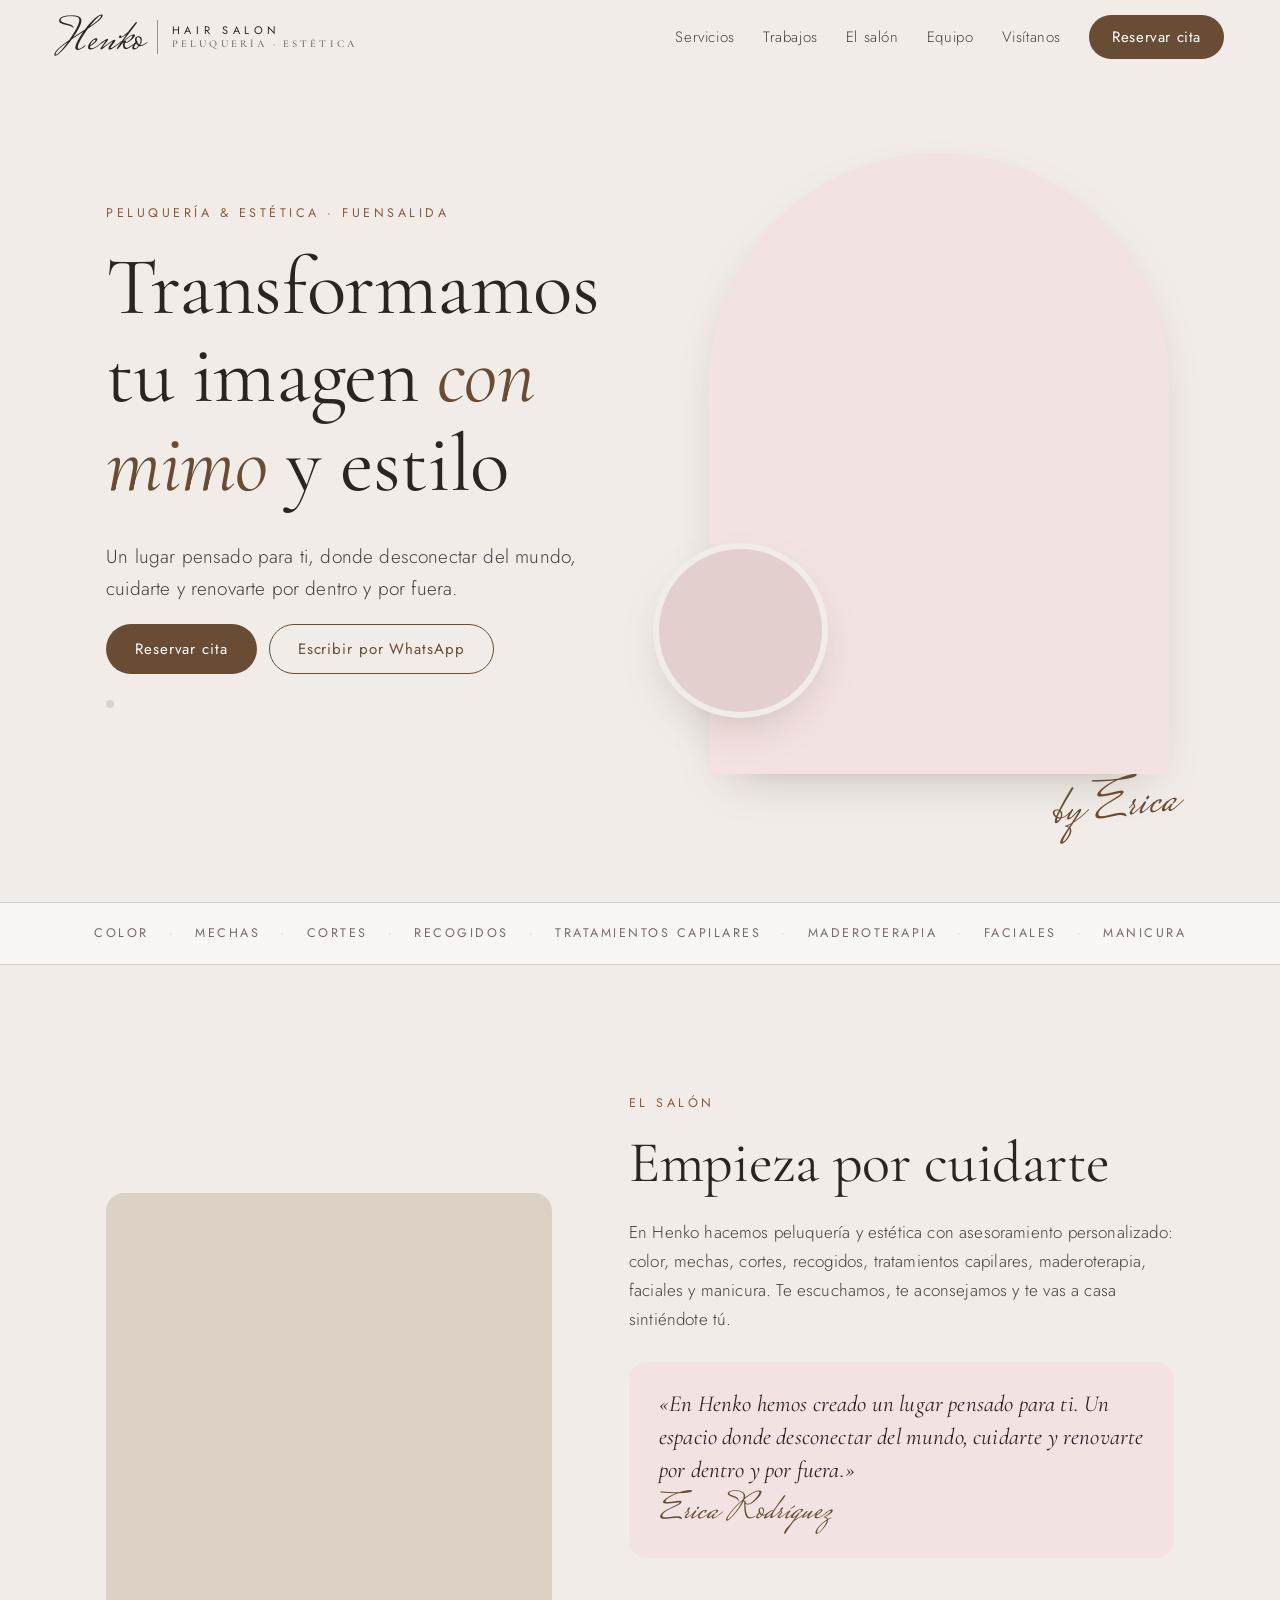
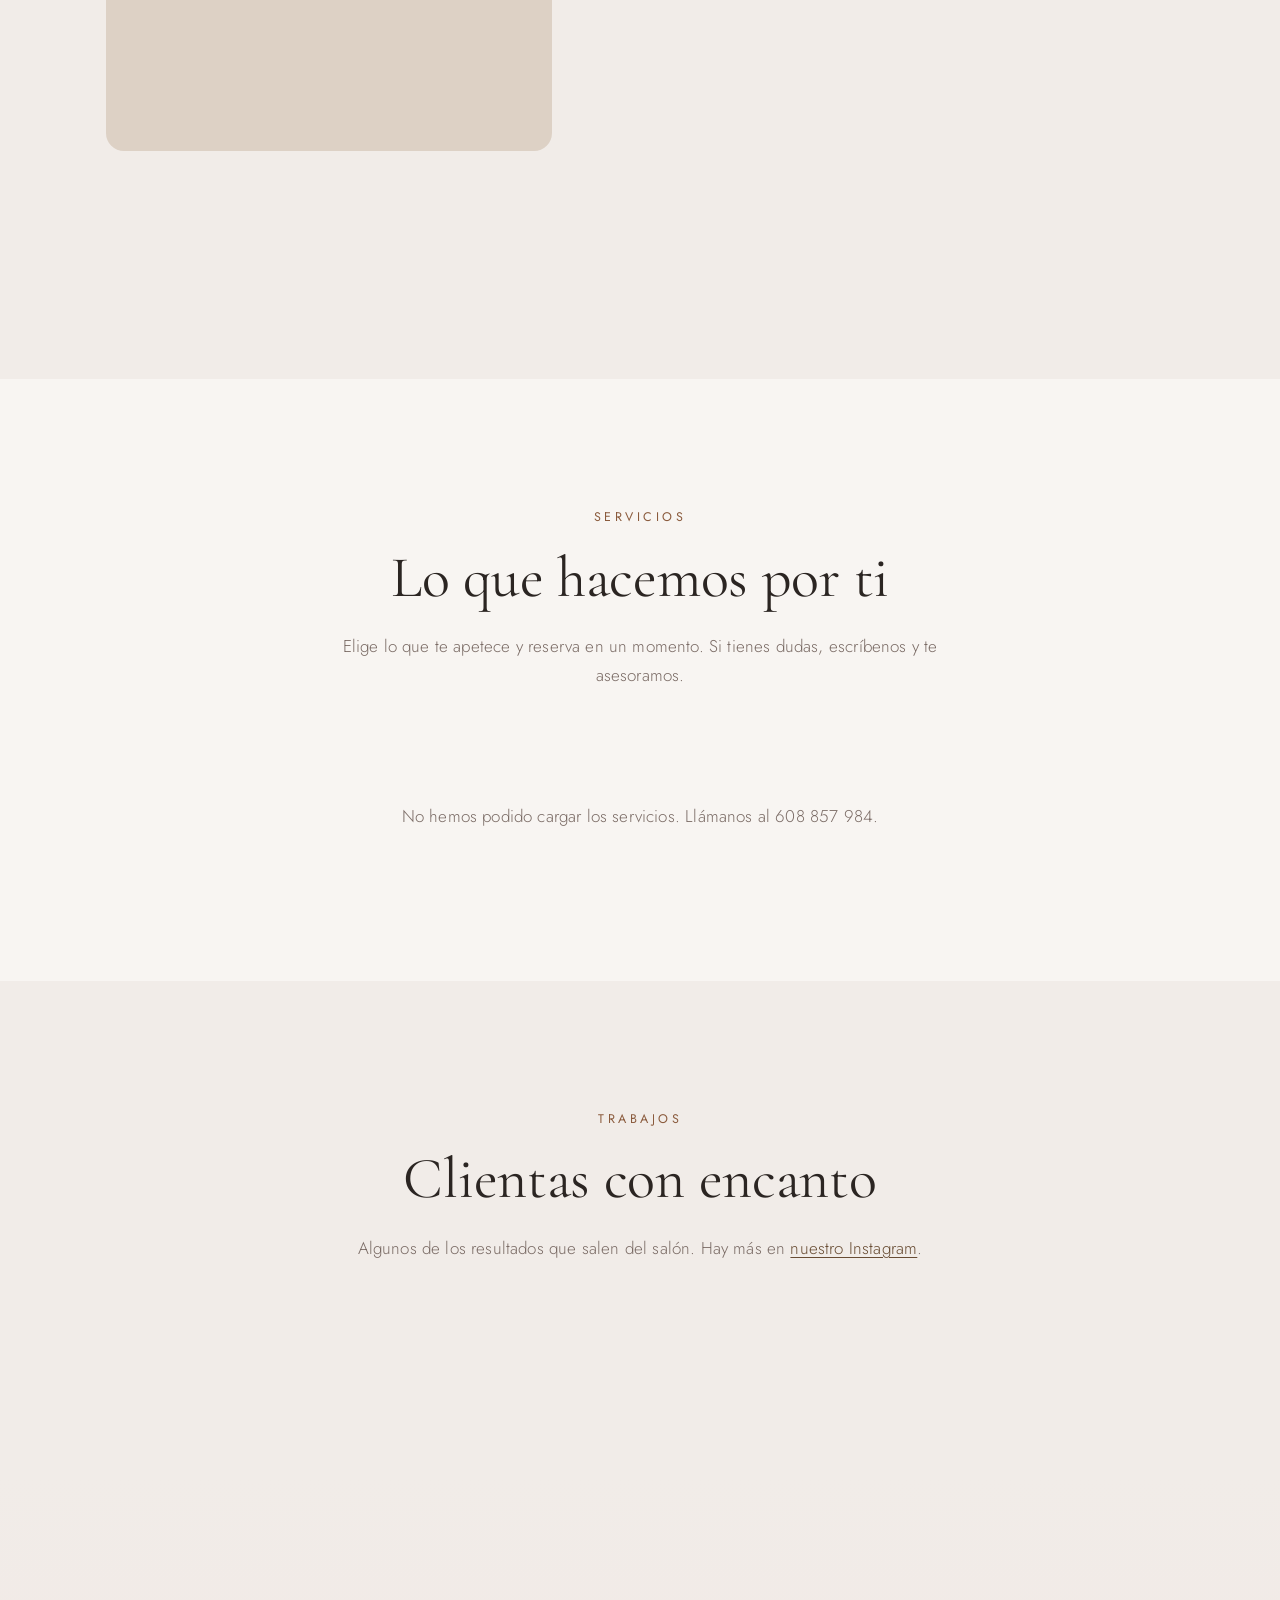
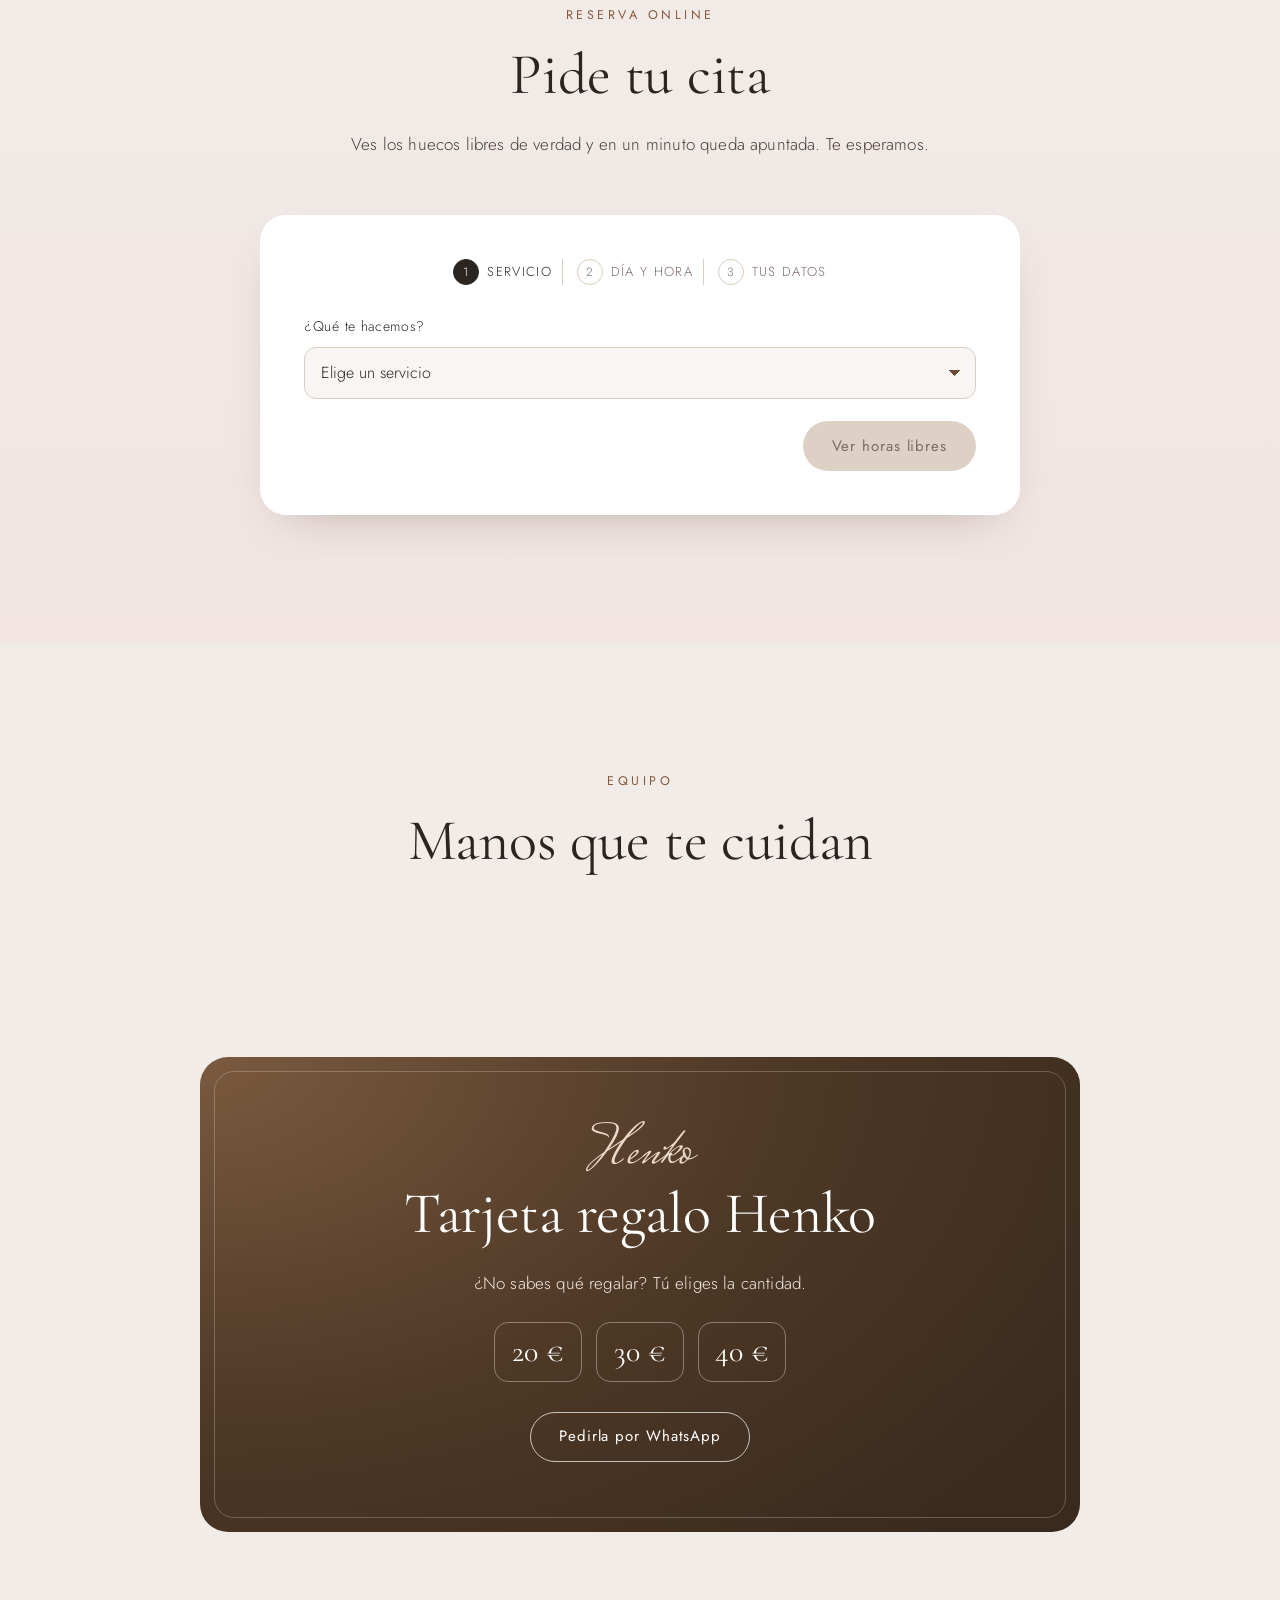
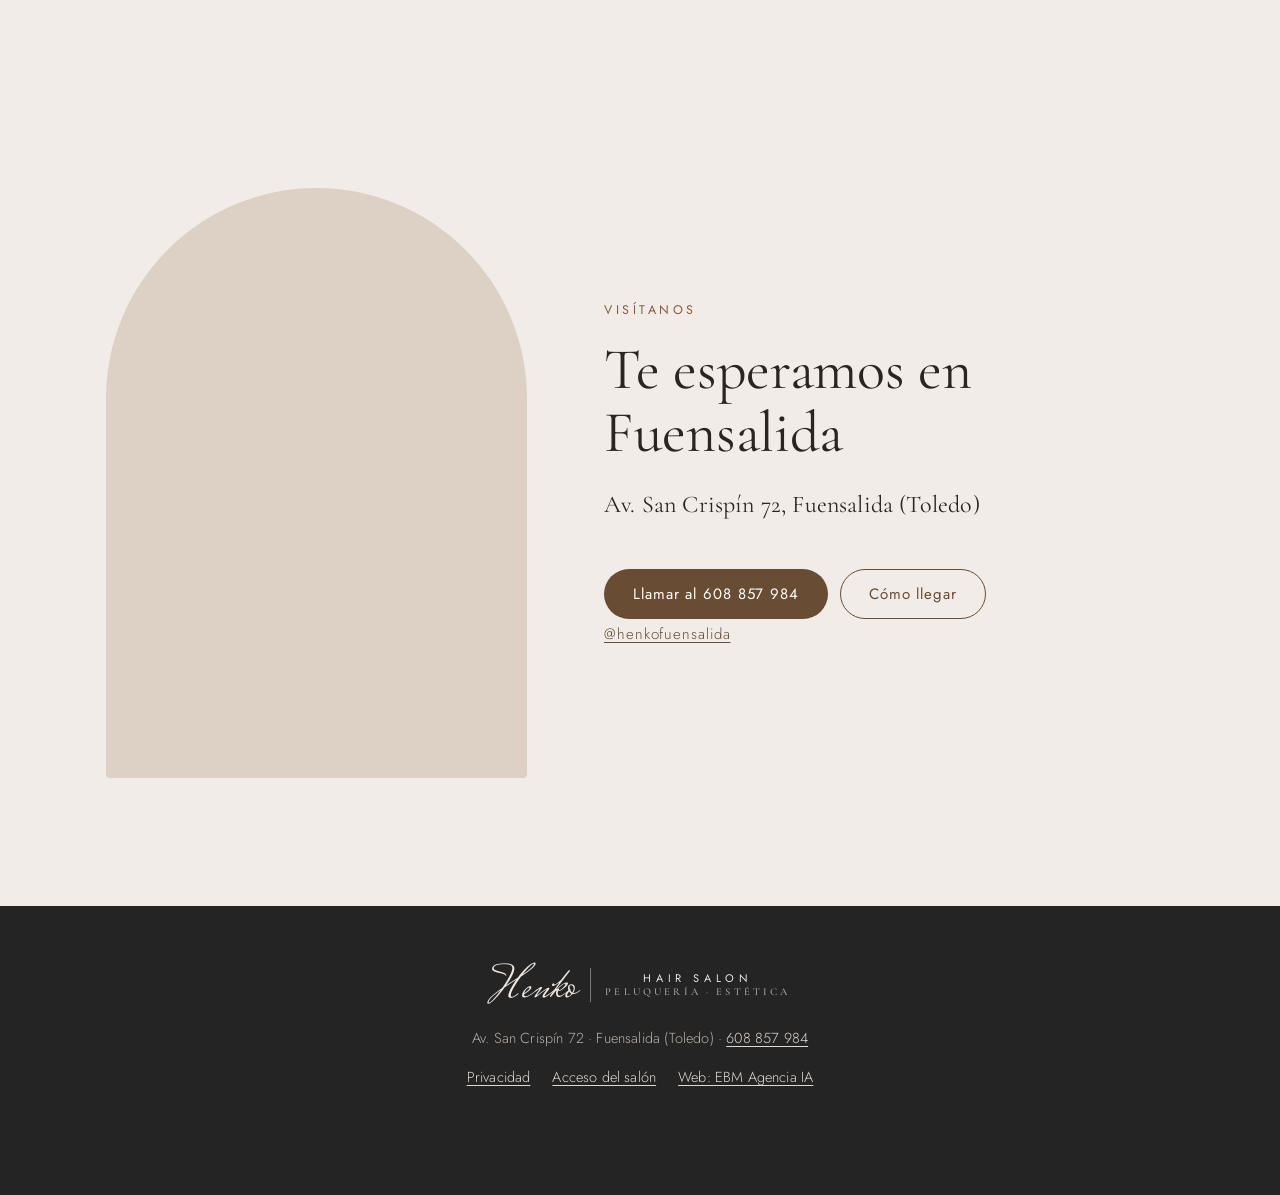
==== commit 4d224974: "Cupones, lista de espera, correos a clientas, ficha técnica y números del salón Co-Authored-By: Clau" ====
--- a/index.html
+++ b/index.html
@@ -14,7 +14,7 @@
   <link rel="preload" href="assets/fonts/CormorantGaramond-400-latin.woff2" as="font" type="font/woff2" crossorigin>
   <link rel="preload" href="assets/fonts/Jost-300-latin.woff2" as="font" type="font/woff2" crossorigin>
   <link rel="stylesheet" href="assets/css/fonts.css">
-  <link rel="stylesheet" href="assets/css/site.css?v=1">
+  <link rel="stylesheet" href="assets/css/site.css?v=2">
   <script type="application/ld+json">
   {
     "@context": "https://schema.org",
@@ -59,6 +59,7 @@
           <a class="btn btn-line js-wa" href="https://wa.me/34608857984" target="_blank" rel="noopener">Escribir por WhatsApp</a>
         </div>
         <p class="open-now" id="openNow" aria-live="polite"></p>
+        <a class="promo js-promo" href="#reservar" hidden></a>
       </div>
       <div class="hero-art" aria-hidden="true">
         <figure class="arch"><img data-photo="local-2.jpg" alt="" fetchpriority="high"></figure>
@@ -118,6 +119,7 @@
         <p class="eyebrow">Reserva online</p>
         <h2>Pide tu cita</h2>
         <p>Ves los huecos libres de verdad y en un minuto queda apuntada. Te esperamos.</p>
+        <a class="promo js-promo" href="#reservar" hidden></a>
       </header>
       <div class="book-card" id="book">
         <ol class="book-steps" aria-hidden="true">
@@ -145,6 +147,20 @@
             <button class="days-arrow" id="bMore" aria-label="Más días">›</button>
           </div>
           <div class="times" id="bTimes" aria-live="polite"></div>
+          <p class="wait-link" id="bWaitLink" hidden><button type="button" class="link" id="bWaitOpen">¿No te viene ninguna hora? Avísame si se libera un hueco este día</button></p>
+          <p class="wait-done" id="bWaitDone" hidden></p>
+          <form class="wait" id="bWait" hidden novalidate>
+            <p class="book-note" id="bWaitText"></p>
+            <div class="grid2">
+              <label class="field"><span>Nombre</span><input name="name" autocomplete="name" maxlength="80" required></label>
+              <label class="field"><span>Teléfono</span><input name="phone" type="tel" inputmode="tel" autocomplete="tel" maxlength="20" required placeholder="600 000 000"></label>
+            </div>
+            <label class="field"><span>Correo <small>(te avisamos aquí)</small></span><input name="email" type="email" autocomplete="email" maxlength="120" required></label>
+            <label class="hp" aria-hidden="true">Web <input name="website" tabindex="-1" autocomplete="off"></label>
+            <label class="check"><input type="checkbox" name="ok" required> <span>Acepto la <a href="privacidad.html" target="_blank">política de privacidad</a> para que me aviséis.</span></label>
+            <p class="book-error" id="bWaitError" role="alert" hidden></p>
+            <div class="book-nav"><button type="button" class="btn btn-ghost" id="bWaitClose">Cancelar</button><button class="btn btn-solid" id="bWaitSend">Avisadme</button></div>
+          </form>
           <div class="book-nav"><button class="btn btn-ghost" data-back="1">Atrás</button><button class="btn btn-solid" id="bNext2" disabled>Continuar</button></div>
         </div>
 
@@ -156,8 +172,14 @@
           </div>
           <label class="field"><span>Correo <small>(si quieres)</small></span><input name="email" type="email" autocomplete="email" maxlength="120"></label>
           <label class="field"><span>¿Algo que debamos saber? <small>(si quieres)</small></span><textarea name="notes" rows="2" maxlength="500" placeholder="Por ejemplo: vengo con el pelo largo, o es para una boda"></textarea></label>
+          <div class="field coupon">
+            <span>¿Tienes un código de descuento?</span>
+            <div class="coupon-row"><input name="coupon" autocomplete="off" maxlength="20" placeholder="Escríbelo aquí"><button type="button" class="btn btn-line" id="bCouponApply">Aplicar</button></div>
+            <p class="coupon-msg" id="bCouponMsg" aria-live="polite" hidden></p>
+          </div>
           <label class="hp" aria-hidden="true">Web <input name="website" tabindex="-1" autocomplete="off"></label>
           <label class="check"><input type="checkbox" name="ok" required> <span>He leído la <a href="privacidad.html" target="_blank">política de privacidad</a> y acepto que Henko use mis datos para gestionar la cita.</span></label>
+          <label class="check"><input type="checkbox" name="marketing"> <span>Quiero recibir por correo ofertas y detalles de Henko (como un regalo por mi cumpleaños). Puedo darme de baja cuando quiera.</span></label>
           <p class="book-error" id="bError" role="alert" hidden></p>
           <div class="book-nav"><button type="button" class="btn btn-ghost" data-back="2">Atrás</button><button class="btn btn-solid" id="bSubmit">Confirmar cita</button></div>
         </form>
@@ -169,7 +191,7 @@
             <a class="btn btn-solid" id="bIcs" download="cita-henko.ics">Añadir a mi calendario</a>
             <a class="btn btn-line" id="bManage" target="_blank">Ver o anular la cita</a>
           </div>
-          <p class="small">Guarda el enlace «Ver o anular la cita» por si te surge algo. Si necesitas cambiarla, escríbenos por WhatsApp.</p>
+          <p class="small" id="bDoneNote">Guarda el enlace «Ver o anular la cita» por si te surge algo. Si necesitas cambiarla, escríbenos por WhatsApp.</p>
           <button class="link" id="bAgain">Reservar otra cita</button>
         </div>
       </div>
@@ -230,7 +252,7 @@
   </div>
 
   <script src="assets/js/config.js?v=1"></script>
-  <script src="assets/js/site.js?v=1" defer></script>
+  <script src="assets/js/site.js?v=2" defer></script>
   <script src="https://ebmagenciaia.es/js/chat.js?v=4" data-client="henko-peluqueria" data-title="Henko" data-color="#684C33" data-privacy="privacidad.html" defer></script>
 </body>
 </html>
--- a/assets/css/site.css
+++ b/assets/css/site.css
@@ -308,3 +308,21 @@
 /* Entrada suave de las secciones */
 .reveal { opacity: 0; transform: translateY(18px); transition: opacity .8s ease, transform .8s ease; }
 .reveal.in { opacity: 1; transform: none; }
+
+/* ---- Promociones, cupones y lista de espera */
+.promo { display: inline-flex; align-items: center; gap: 10px; margin-top: 22px; padding: 10px 18px; border-radius: 999px;
+  background: var(--blush); color: var(--cafe-deep); font-size: 14.5px; text-decoration: none; letter-spacing: .02em; }
+.promo b { font-weight: 500; letter-spacing: .12em; }
+.promo::before { content: "✦"; color: var(--caramel); }
+.promo:hover { background: var(--blush-deep); color: var(--cafe-deep); }
+.section-head .promo { margin-top: 6px; }
+.coupon-row { display: grid; grid-template-columns: 1fr auto; gap: 10px; }
+.coupon-row input { text-transform: uppercase; letter-spacing: .1em; }
+.coupon-row .btn { padding: 0 20px; }
+.coupon-msg { margin: 2px 0 0; font-size: 14.5px; color: var(--ok); }
+.coupon-msg.bad { color: var(--danger); }
+.days button.full { opacity: .5; }
+.days button.full[aria-selected="true"] { opacity: 1; }
+.wait-link { text-align: center; margin: -4px 0 18px; font-size: 15px; }
+.wait { border-top: 1px solid var(--line); padding-top: 18px; margin-bottom: 8px; }
+.wait-done { background: var(--blush); border-radius: 12px; padding: 14px 16px; text-align: center; }
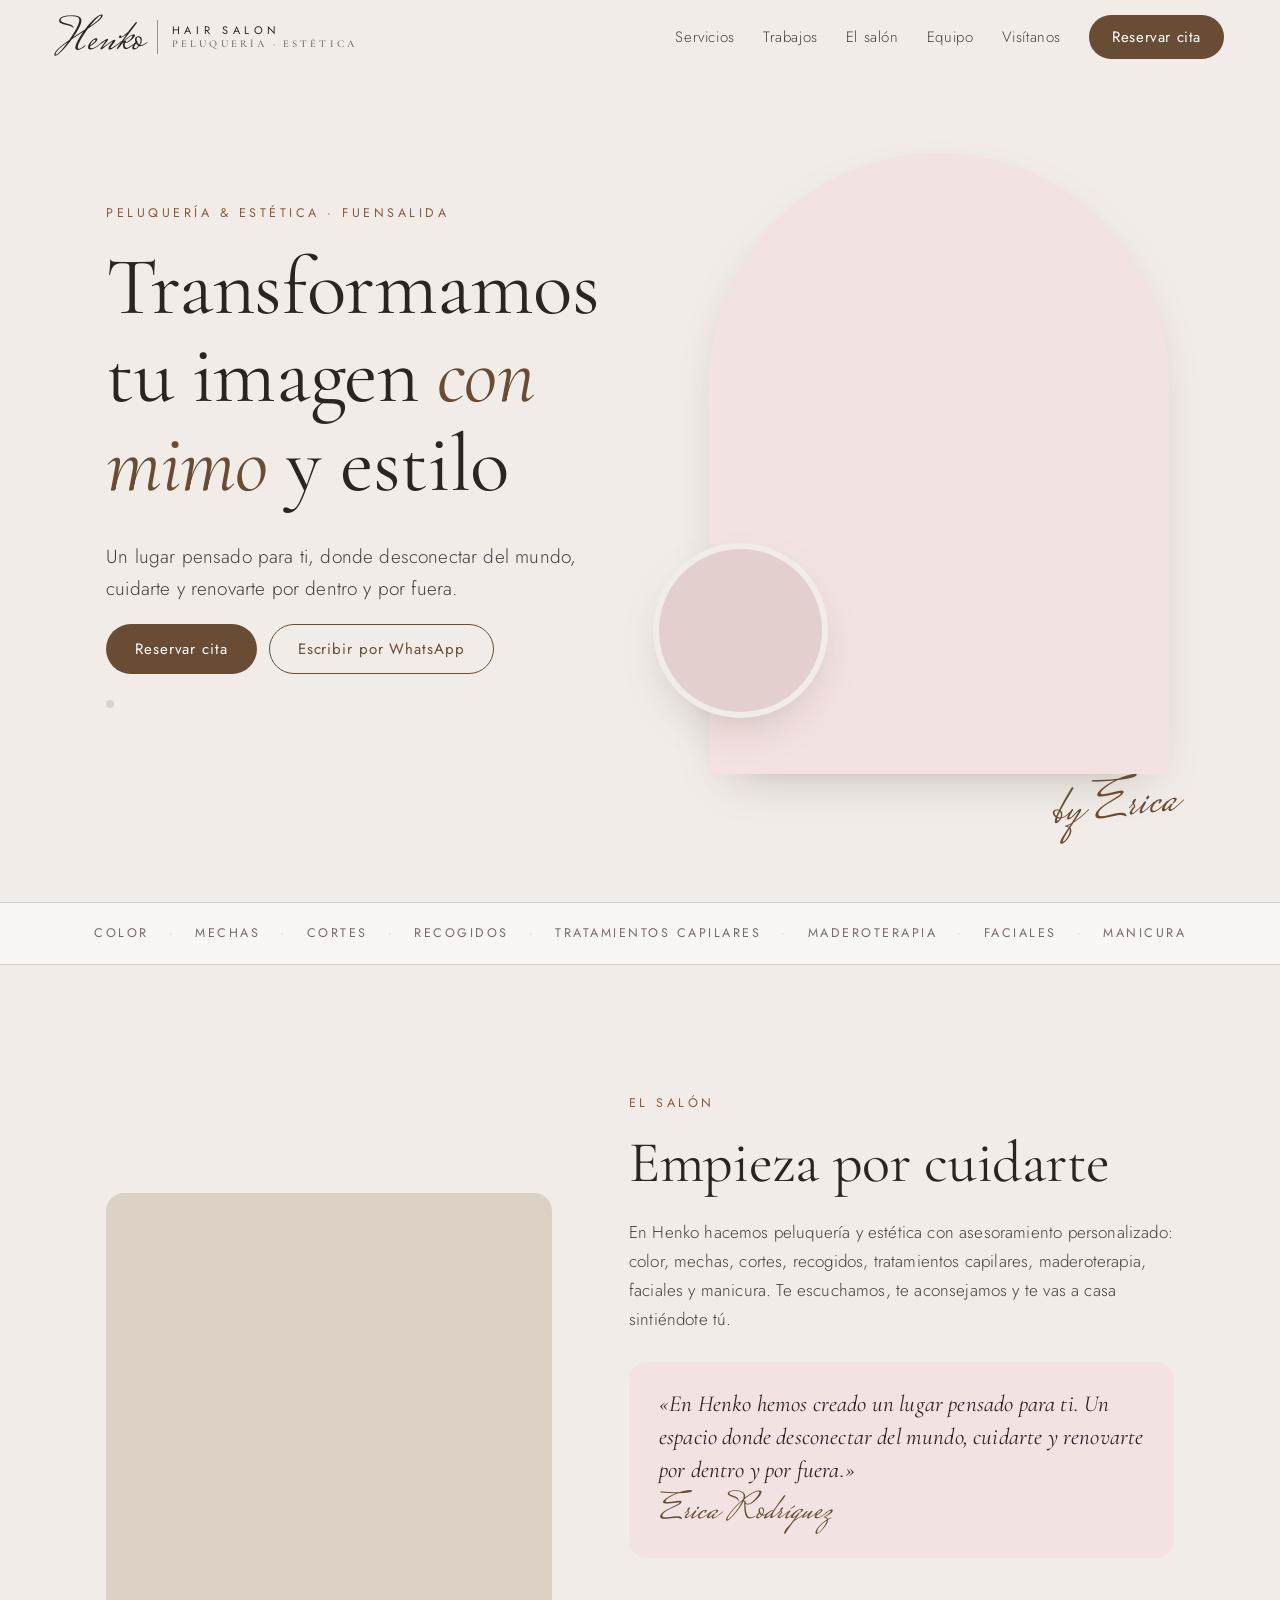
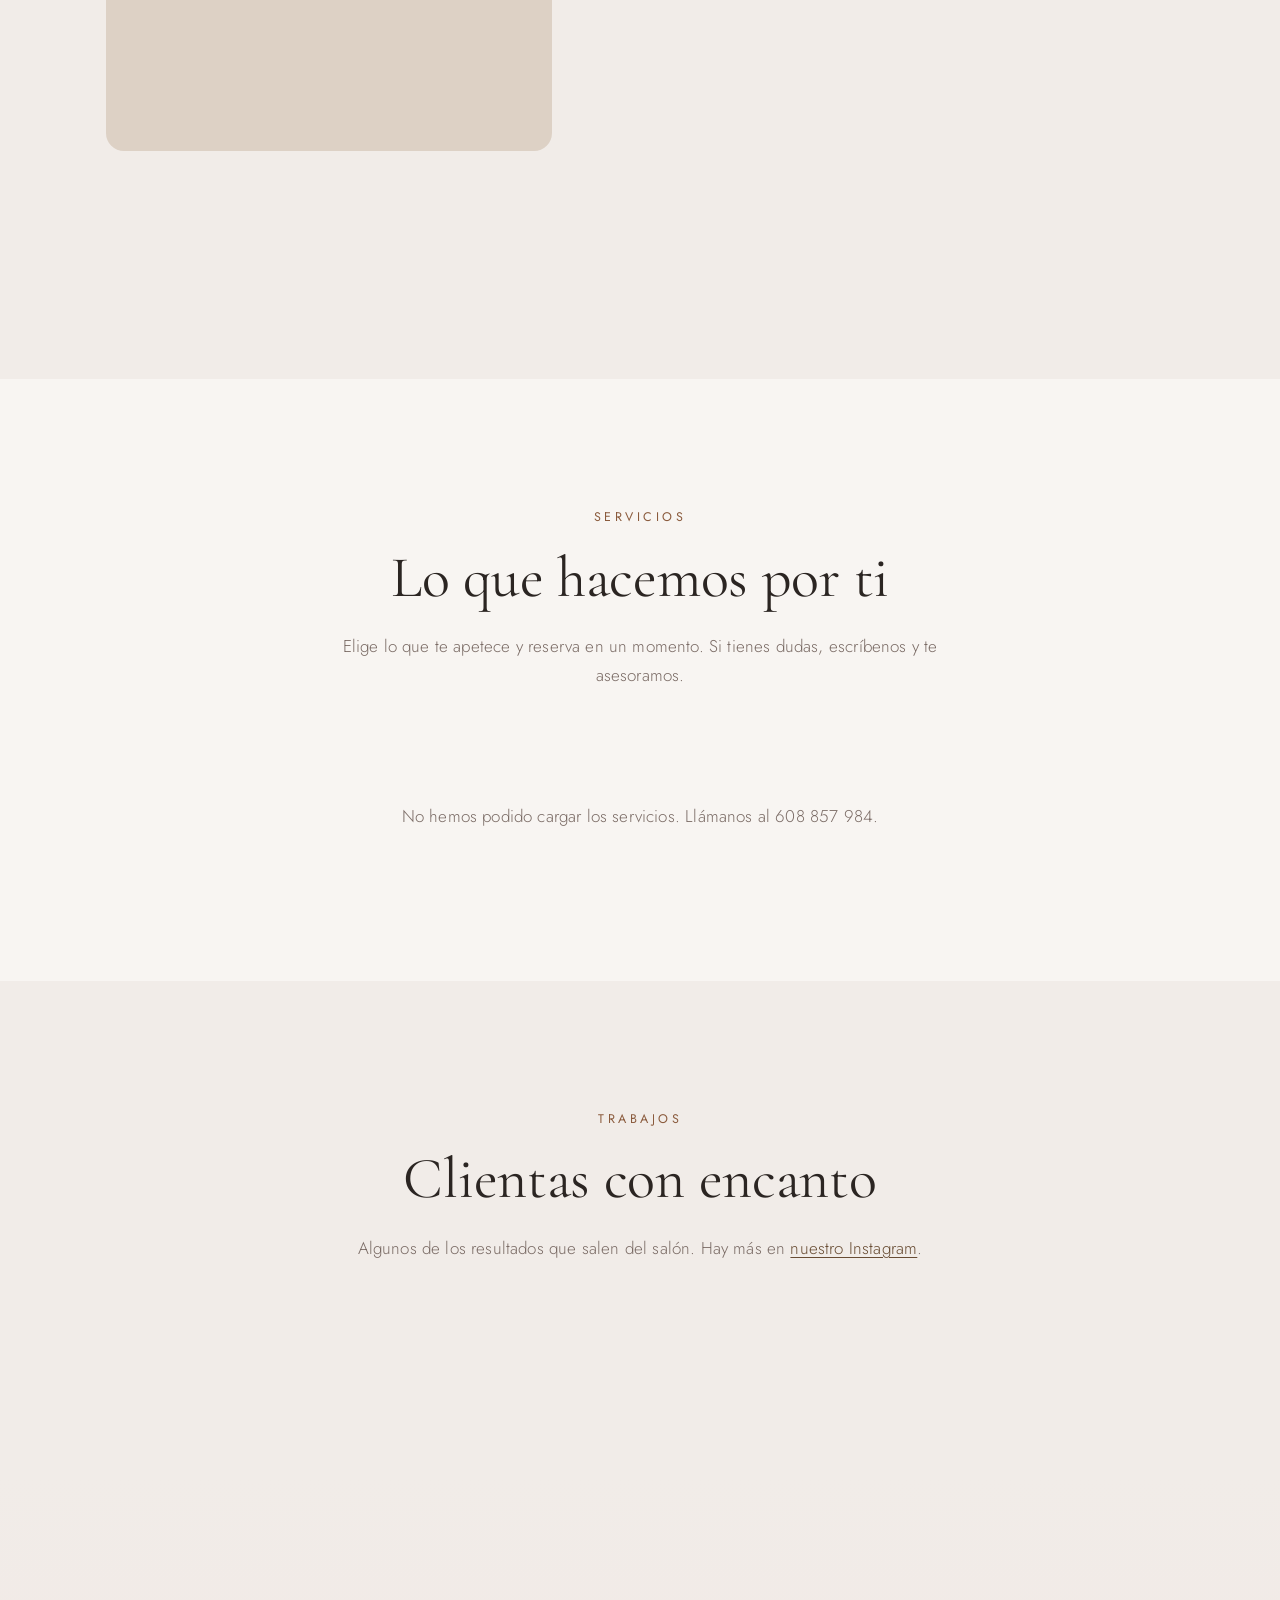
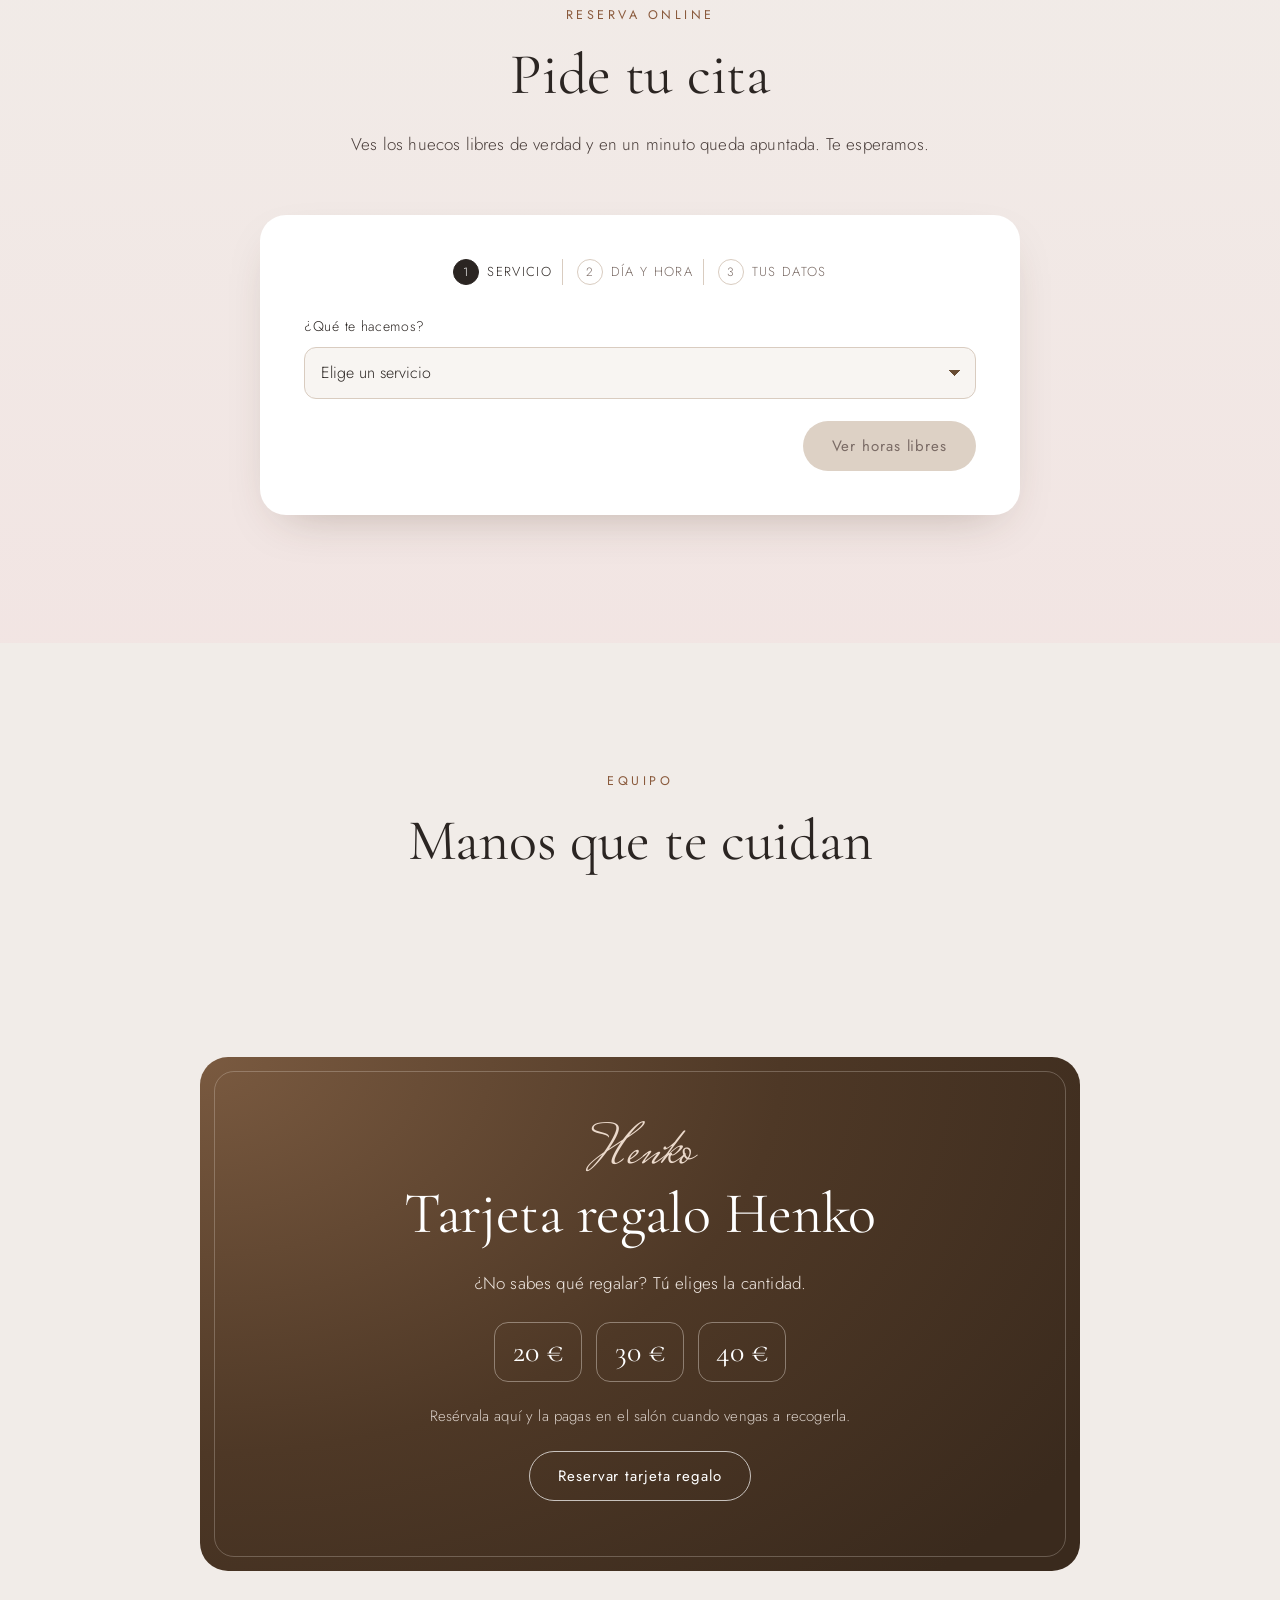
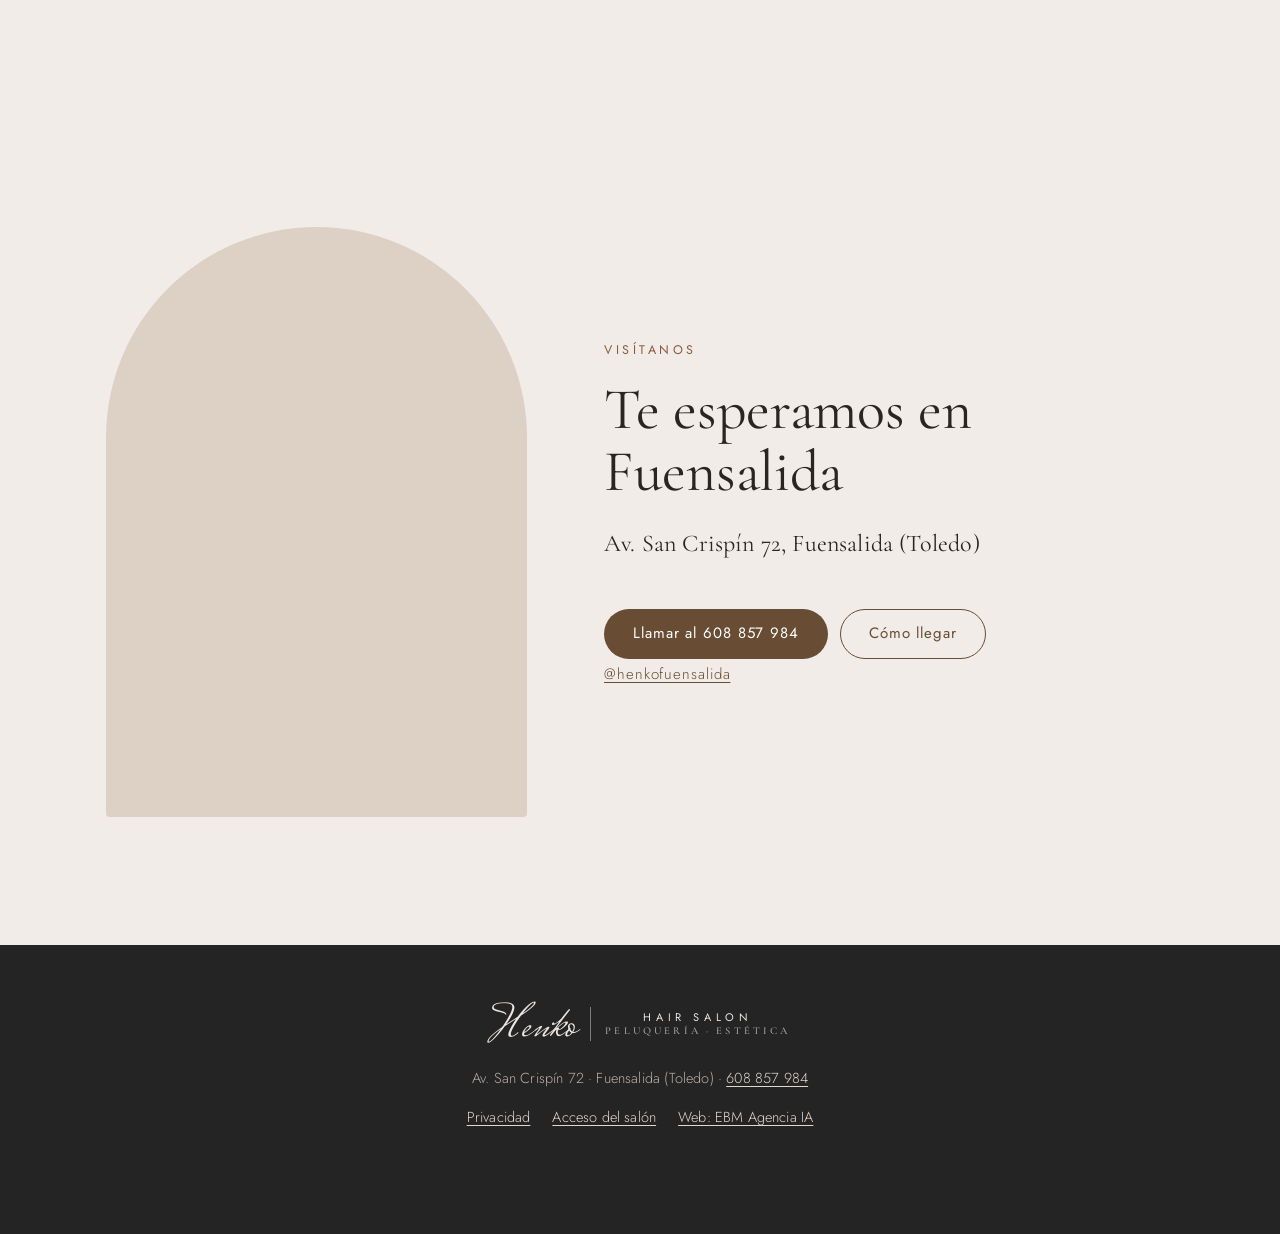
==== commit 994ab96c: "Tarjeta regalo: se reserva en la web y se paga en el salón; panel para cobrarla y descontarla Co-Aut" ====
--- a/index.html
+++ b/index.html
@@ -14,7 +14,7 @@
   <link rel="preload" href="assets/fonts/CormorantGaramond-400-latin.woff2" as="font" type="font/woff2" crossorigin>
   <link rel="preload" href="assets/fonts/Jost-300-latin.woff2" as="font" type="font/woff2" crossorigin>
   <link rel="stylesheet" href="assets/css/fonts.css">
-  <link rel="stylesheet" href="assets/css/site.css?v=2">
+  <link rel="stylesheet" href="assets/css/site.css?v=3">
   <script type="application/ld+json">
   {
     "@context": "https://schema.org",
@@ -212,8 +212,28 @@
         <p class="script">Henko</p>
         <h2 data-set="gift_card.title">Tarjeta regalo Henko</h2>
         <p data-set="gift_card.text">¿No sabes qué regalar? Tú eliges la cantidad.</p>
-        <p class="amounts" id="giftAmounts"><span>20 €</span><span>30 €</span><span>40 €</span></p>
-        <a class="btn btn-line light js-wa-gift" href="https://wa.me/34608857984" target="_blank" rel="noopener">Pedirla por WhatsApp</a>
+        <div class="amounts" id="giftAmounts" role="radiogroup" aria-label="Importe">
+          <button type="button" data-a="20" aria-checked="false" role="radio">20 €</button><button type="button" data-a="30" aria-checked="false" role="radio">30 €</button><button type="button" data-a="40" aria-checked="false" role="radio">40 €</button>
+        </div>
+        <p class="gift-how">Resérvala aquí y la pagas en el salón cuando vengas a recogerla.</p>
+        <button type="button" class="btn btn-line light" id="giftOpen">Reservar tarjeta regalo</button>
+        <form class="gift-form" id="giftForm" hidden novalidate>
+          <div class="grid2">
+            <label class="field"><span>Importe (€)</span><input name="amount" type="number" min="10" max="300" step="5" inputmode="numeric" required></label>
+            <label class="field"><span>¿Para quién? <small>(si quieres)</small></span><input name="recipient" maxlength="80" placeholder="Mi madre, Marta…"></label>
+          </div>
+          <label class="field"><span>Un mensaje para la tarjeta <small>(si quieres)</small></span><input name="message" maxlength="300" placeholder="¡Feliz cumpleaños!"></label>
+          <div class="grid2">
+            <label class="field"><span>Tu nombre</span><input name="name" autocomplete="name" maxlength="80" required></label>
+            <label class="field"><span>Tu teléfono</span><input name="phone" type="tel" inputmode="tel" autocomplete="tel" maxlength="20" required placeholder="600 000 000"></label>
+          </div>
+          <label class="field"><span>Correo <small>(te mandamos el código)</small></span><input name="email" type="email" autocomplete="email" maxlength="120"></label>
+          <label class="hp" aria-hidden="true">Web <input name="website" tabindex="-1" autocomplete="off"></label>
+          <label class="check"><input type="checkbox" name="ok" required> <span>He leído la <a href="privacidad.html" target="_blank">política de privacidad</a>.</span></label>
+          <p class="book-error" id="giftError" role="alert" hidden></p>
+          <div class="book-nav"><button type="button" class="btn btn-ghost" id="giftClose">Cancelar</button><button class="btn btn-solid" id="giftSend">Reservar</button></div>
+        </form>
+        <div class="gift-done" id="giftDone" hidden></div>
       </div>
     </section>
 
@@ -252,7 +272,7 @@
   </div>
 
   <script src="assets/js/config.js?v=1"></script>
-  <script src="assets/js/site.js?v=2" defer></script>
+  <script src="assets/js/site.js?v=3" defer></script>
   <script src="https://ebmagenciaia.es/js/chat.js?v=4" data-client="henko-peluqueria" data-title="Henko" data-color="#684C33" data-privacy="privacidad.html" defer></script>
 </body>
 </html>
--- a/assets/css/site.css
+++ b/assets/css/site.css
@@ -285,7 +285,14 @@
 .gift-card .script { color: #EBD9CB; font-size: 56px; margin: 0; }
 .gift-card h2 { color: #fff; }
 .amounts { display: flex; justify-content: center; gap: 14px; margin: 24px 0 30px; }
-.amounts span { min-width: 88px; padding: 14px 10px; border: 1px solid rgba(242,234,228,.4); border-radius: 14px; font: 400 30px/1 var(--serif); color: #fff; }
+.amounts button { min-width: 88px; padding: 14px 10px; border: 1px solid rgba(242,234,228,.4); border-radius: 14px; font: 400 30px/1 var(--serif); color: #fff; background: transparent; cursor: pointer; transition: background .2s, color .2s; }
+.amounts button:hover { border-color: #fff; }
+.amounts button[aria-checked="true"] { background: #F2EAE4; color: var(--cafe-deep); border-color: #F2EAE4; }
+.gift-how { font-size: 15px; opacity: .85; margin: -8px 0 22px; }
+.gift-form, .gift-done { position: relative; z-index: 1; text-align: left; background: #fff; color: var(--text); border-radius: 20px; padding: 26px 24px 18px; margin: 26px auto 0; max-width: 620px; }
+.gift-done { text-align: center; padding: 28px 24px; }
+.gift-done .code { display: inline-block; margin: 10px 0 14px; padding: 10px 20px; border: 2px dashed var(--cafe); border-radius: 12px; font: 500 22px/1 var(--sans); letter-spacing: .14em; color: var(--cafe); }
+.gift-done p { margin: 0 0 8px; }
 
 /* Visítanos */
 .visit { display: grid; grid-template-columns: .85fr 1.15fr; gap: clamp(32px, 6vw, 88px); align-items: center; max-width: var(--wrap); margin: 0 auto; }
